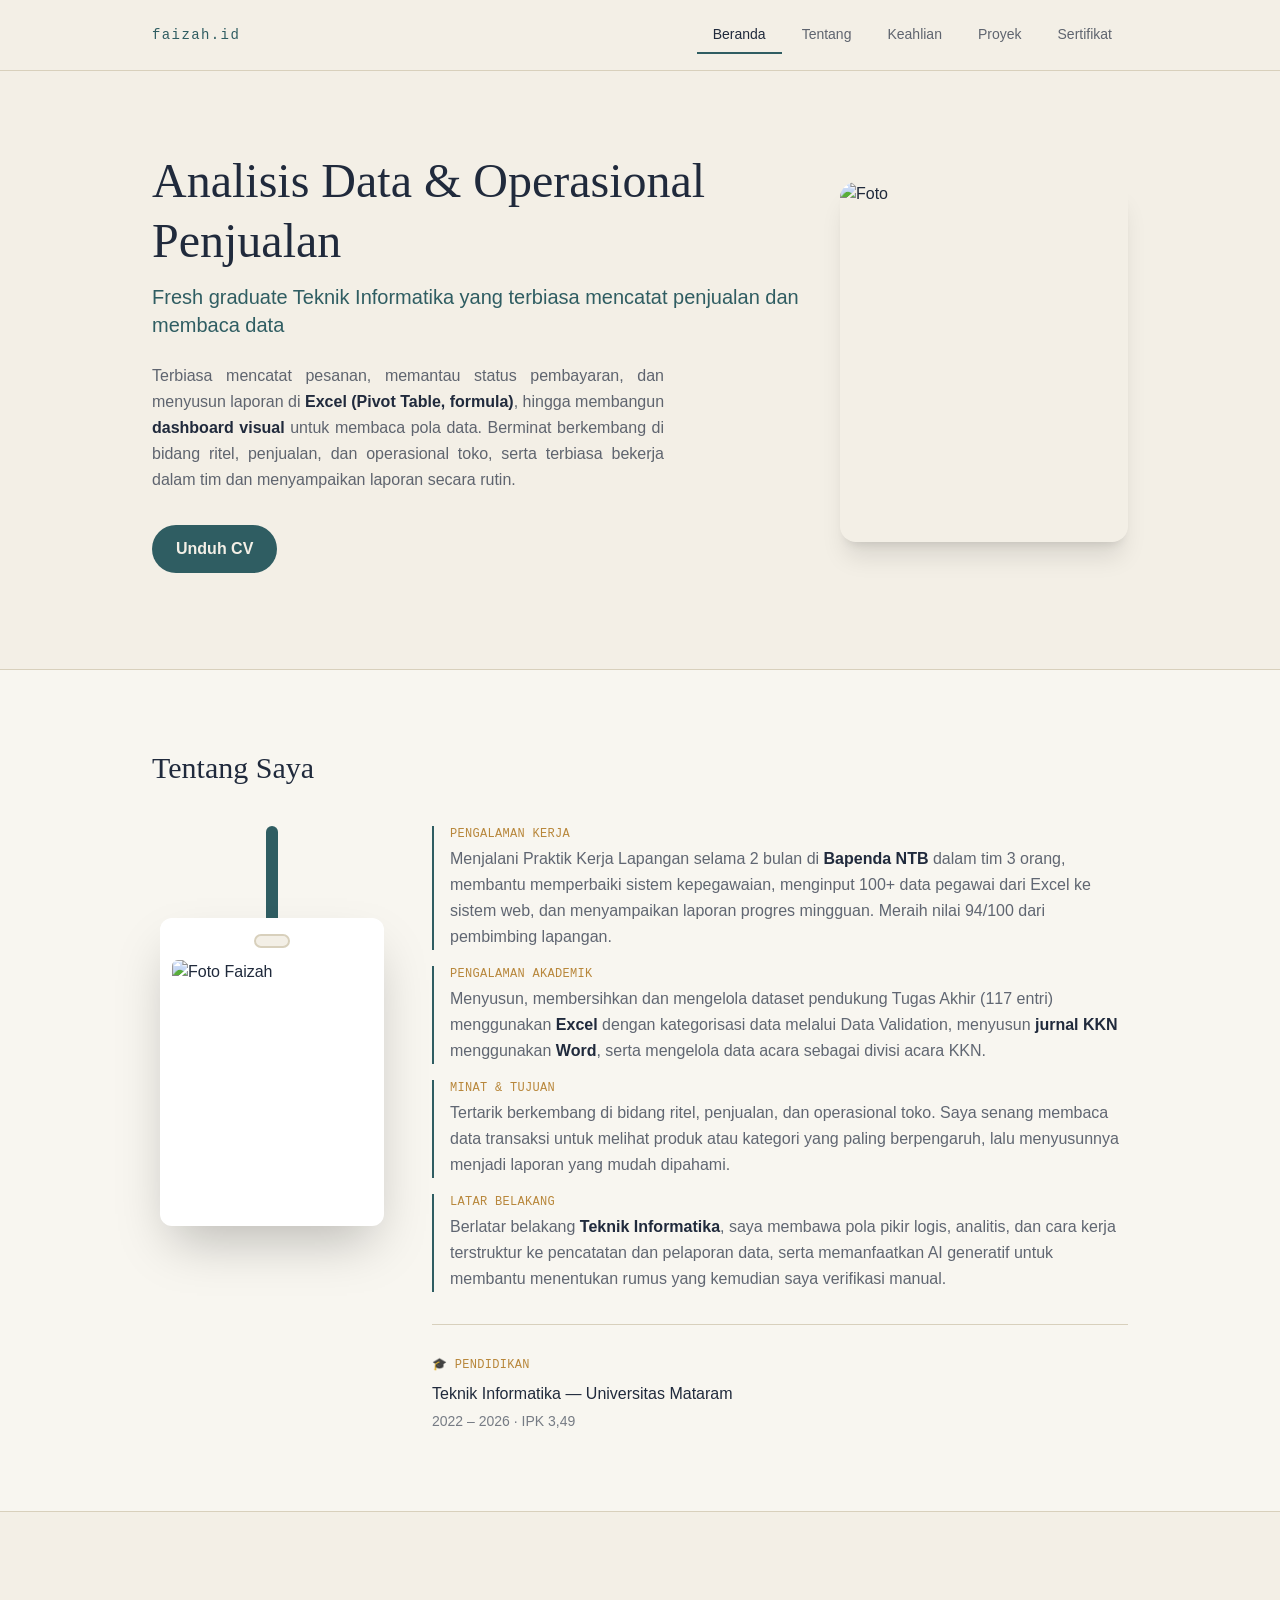
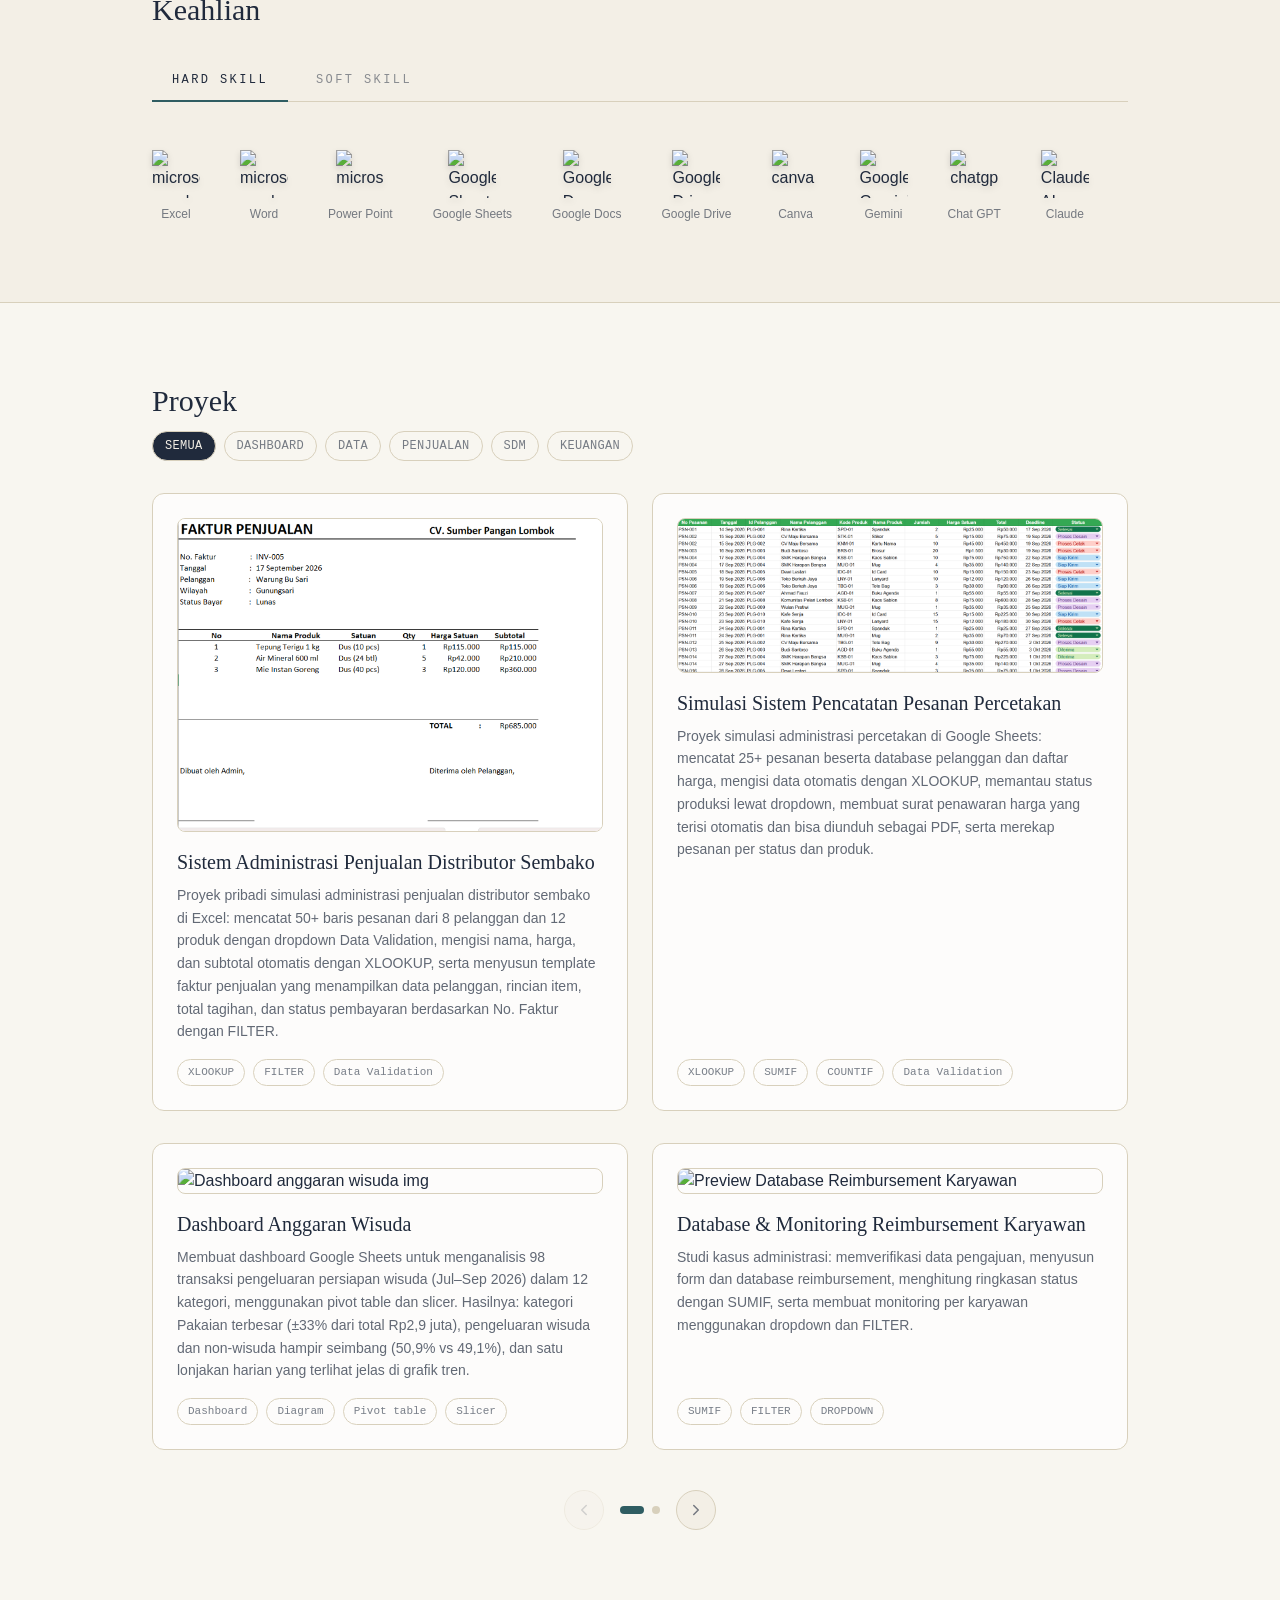
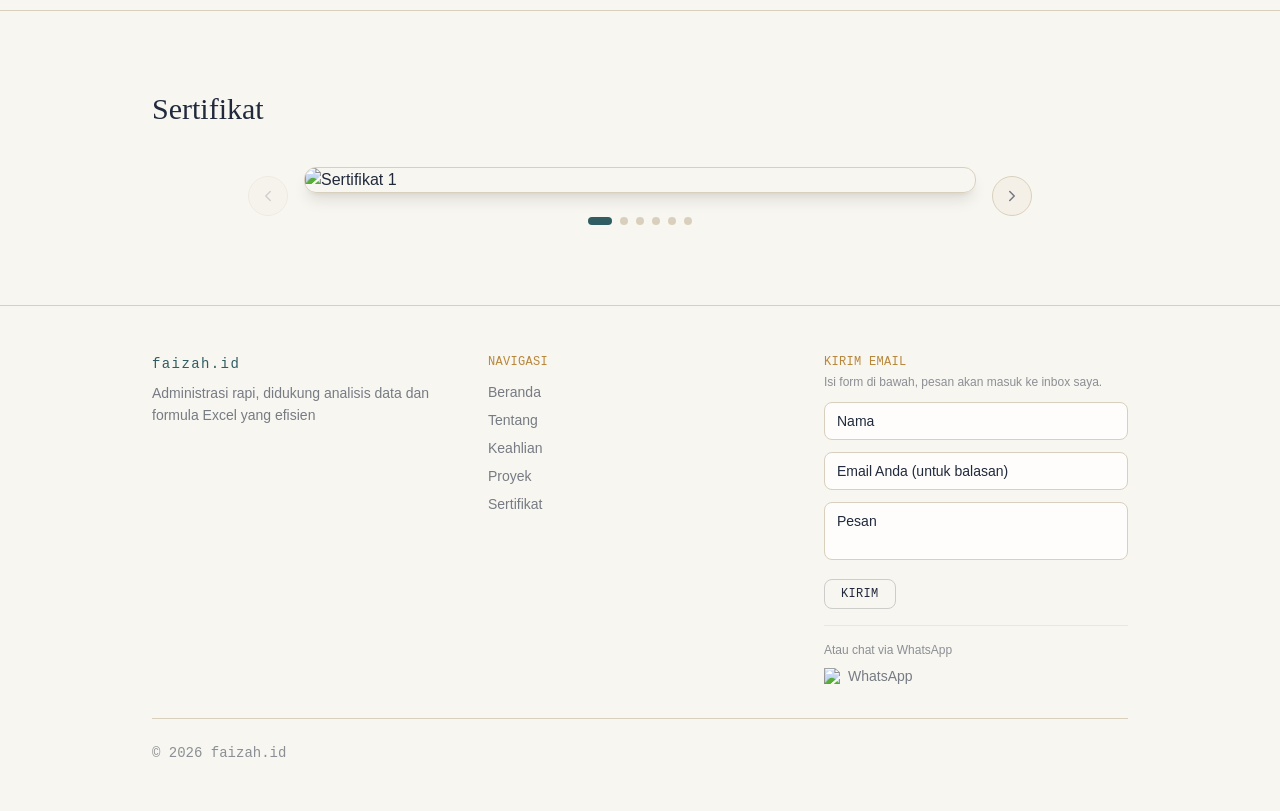
==== retail.html @ ebf63310 "create retail porto" ====
<!doctype html>
<html lang="id">
  <head>
    <meta charset="UTF-8" />
    <meta name="viewport" content="width=device-width, initial-scale=1.0" />
    <title>Faizah Portofolio</title>
    <link rel="stylesheet" href="./output.css" />
  </head>
  <body class="font-body antialiased">
    <!-- NAVBAR -->
    <header class="sticky top-0 z-50 bg-paper/90 backdrop-blur border-b border-line">
      <nav class="max-w-5xl mx-auto flex items-center justify-between px-6 py-4">
        <span class="font-mono text-sm tracking-widest text-folder">faizah.id</span>
        <div class="hidden sm:flex gap-1">
          <a href="#beranda" data-nav-link class="nav-link px-4 py-2 text-sm font-medium border-b-2 border-transparent text-ink/70 hover:text-ink transition">Beranda</a>
          <a href="#tentang" data-nav-link class="nav-link px-4 py-2 text-sm font-medium border-b-2 border-transparent text-ink/70 hover:text-ink transition">Tentang</a>
          <a href="#keahlian" data-nav-link class="nav-link px-4 py-2 text-sm font-medium border-b-2 border-transparent text-ink/70 hover:text-ink transition">Keahlian</a>
          <a href="#proyek" data-nav-link class="nav-link px-4 py-2 text-sm font-medium border-b-2 border-transparent text-ink/70 hover:text-ink transition">Proyek</a>
          <a href="#sertifikat" data-nav-link class="nav-link px-4 py-2 text-sm font-medium border-b-2 border-transparent text-ink/70 hover:text-ink transition">Sertifikat</a>
        </div>
      </nav>
    </header>

    <main>
      <!-- ========== BERANDA ========== -->
      <section id="beranda" class="max-w-5xl mx-auto px-6 pt-20 pb-24">
        <div class="grid sm:grid-cols-[1fr_auto] gap-10 items-center">
          <div>
            <h1 class="font-display text-4xl sm:text-5xl leading-tight text-ink mb-3">Analisis Data & Operasional Penjualan</h1>
            <p class="text-lg sm:text-xl text-folder font-medium mb-6">Fresh graduate Teknik Informatika yang terbiasa mencatat penjualan dan membaca data</p>
            <p class="text-ink/70 max-w-lg mb-8 leading-relaxed text-justify">
              Terbiasa mencatat pesanan, memantau status pembayaran, dan menyusun laporan di <strong class="text-ink font-semibold">Excel (Pivot Table, formula)</strong>, hingga membangun
              <strong class="text-ink font-semibold">dashboard visual</strong> untuk membaca pola data. Berminat berkembang di bidang ritel, penjualan, dan operasional toko, serta terbiasa bekerja dalam tim dan menyampaikan laporan secara
              rutin.
            </p>
            <a href="asset/CV_Faizah_Admin.pdf" download class="inline-flex items-center gap-2 bg-folder text-paper px-6 py-3 rounded-full font-semibold hover:bg-ink transition"> Unduh CV </a>
          </div>

          <!-- Foto -->
          <div class="justify-self-center sm:justify-self-end">
            <div class="w-56 sm:w-72 aspect-[4/5] rounded-2xl overflow-hidden shadow-xl">
              <img src="img/my formal pic.png" alt="Foto" class="w-full h-full object-cover object-top" />
            </div>
          </div>
        </div>
      </section>

      <!-- ========== TENTANG SAYA ========== -->
      <section id="tentang" class="border-t border-line bg-white/40">
        <div class="max-w-5xl mx-auto px-6 py-20">
          <h2 class="font-display text-3xl text-ink mb-10">Tentang Saya</h2>
          <div class="grid sm:grid-cols-[240px_1fr] gap-10">
            <!-- Foto -->
            <div class="sm:sticky sm:top-24 self-start flex justify-center">
              <div class="flex flex-col items-center">
                <!-- Tali lanyard: lebih tipis & panjang -->
                <div class="w-3 h-24 bg-folder rounded-t-full"></div>
                <div class="w-56 bg-white rounded-xl shadow-2xl overflow-hidden pb-4 -mt-1">
                  <!-- Body Card/Badan Kartu -->

                  <div class="flex justify-center pt-4 pb-3">
                    <!-- Lubang buat tali lanyard nya -->
                    <div class="w-9 h-3.5 rounded-full border-2 border-line bg-paper"></div>
                  </div>
                  <div class="px-3">
                    <!-- Foto -->
                    <div class="aspect-[4/5] rounded-md overflow-hidden">
                      <img src="img/my formal pic.png" alt="Foto Faizah" class="w-full h-full object-cover object-top" />
                    </div>
                  </div>
                </div>
              </div>
            </div>

            <!-- Teks -->
            <div>
              <div class="space-y-4">
                <div class="border-l-2 border-folder pl-4">
                  <p class="font-mono text-xs text-stamp uppercase tracking-wide mb-1">Pengalaman Kerja</p>
                  <p class="text-ink/70 leading-relaxed">
                    Menjalani Praktik Kerja Lapangan selama 2 bulan di <span class="font-semibold text-ink">Bapenda NTB</span> dalam tim 3 orang, membantu memperbaiki sistem kepegawaian, menginput 100+ data pegawai dari Excel ke sistem web,
                    dan menyampaikan laporan progres mingguan. Meraih nilai 94/100 dari pembimbing lapangan.
                  </p>
                </div>

                <div class="border-l-2 border-folder pl-4">
                  <p class="font-mono text-xs text-stamp uppercase tracking-wide mb-1">Pengalaman Akademik</p>
                  <p class="text-ink/70 leading-relaxed">
                    Menyusun, membersihkan dan mengelola dataset pendukung Tugas Akhir (117 entri) menggunakan
                    <span class="font-semibold text-ink">Excel</span> dengan kategorisasi data melalui Data Validation, menyusun <span class="font-semibold text-ink">jurnal KKN</span> menggunakan
                    <span class="font-semibold text-ink">Word</span>, serta mengelola data acara sebagai divisi acara KKN.
                  </p>
                </div>

                <div class="border-l-2 border-folder pl-4">
                  <p class="font-mono text-xs text-stamp uppercase tracking-wide mb-1">Minat & Tujuan</p>
                  <p class="text-ink/70 leading-relaxed">
                    Tertarik berkembang di bidang ritel, penjualan, dan operasional toko. Saya senang membaca data transaksi untuk melihat produk atau kategori yang paling berpengaruh, lalu menyusunnya menjadi laporan yang mudah dipahami.
                  </p>
                </div>

                <div class="border-l-2 border-folder pl-4">
                  <p class="font-mono text-xs text-stamp uppercase tracking-wide mb-1">Latar Belakang</p>
                  <p class="text-ink/70 leading-relaxed">
                    Berlatar belakang <span class="font-semibold text-ink">Teknik Informatika</span>, saya membawa pola pikir logis, analitis, dan cara kerja terstruktur ke pencatatan dan pelaporan data, serta memanfaatkan AI generatif
                    untuk membantu menentukan rumus yang kemudian saya verifikasi manual.
                  </p>
                </div>
              </div>

              <!-- Pendidikan -->
              <div class="pt-8 mt-8 border-t border-line">
                <h3 class="font-mono text-xs text-stamp uppercase tracking-wide mb-2">🎓 Pendidikan</h3>
                <p class="text-ink font-medium leading-relaxed">Teknik Informatika &mdash; Universitas Mataram</p>
                <p class="text-ink/60 text-sm mt-1">2022 &ndash; 2026 &middot; IPK 3,49</p>
              </div>
            </div>
          </div>
        </div>
      </section>

      <!-- ========== KEAHLIAN ========== -->
      <section id="keahlian" class="border-t border-line">
        <div class="max-w-5xl mx-auto px-6 py-20">
          <h2 class="font-display text-3xl text-ink mb-8">Keahlian</h2>

          <!-- Tab switcher -->
          <div class="flex gap-2 mb-12 border-b border-line">
            <button type="button" data-tab="hard" class="tab-btn px-5 py-3 font-mono text-xs tracking-[0.2em] uppercase text-ink border-b-2 border-folder -mb-px">Hard Skill</button>
            <button type="button" data-tab="soft" class="tab-btn px-5 py-3 font-mono text-xs tracking-[0.2em] uppercase text-ink/50 border-b-2 border-transparent -mb-px hover:text-ink/80 transition">Soft Skill</button>
          </div>

          <!-- HARD SKILL -->
          <div id="panel-hard" class="tab-panel">
            <div class="flex flex-wrap gap-x-10 gap-y-8 justify-start">
              <div class="group flex flex-col items-center gap-2 transition-transform duration-300 hover:-translate-y-2">
                <div class="w-12 h-12 flex items-center justify-center">
                  <img src="https://img.icons8.com/color/48/microsoft-excel-2025.png" alt="microsoft-excel-2025" class="w-12 h-12 drop-shadow-md" />
                </div>
                <span class="text-xs text-ink/60 group-hover:text-ink transition">Excel</span>
              </div>

              <div class="group flex flex-col items-center gap-2 transition-transform duration-300 hover:-translate-y-2">
                <div class="w-12 h-12 flex items-center justify-center">
                  <img src="https://img.icons8.com/fluency/48/microsoft-word-2025.png" alt="microsoft-word-2025" class="w-12 h-12 drop-shadow-md" />
                </div>
                <span class="text-xs text-ink/60 group-hover:text-ink transition">Word</span>
              </div>

              <div class="group flex flex-col items-center gap-2 transition-transform duration-300 hover:-translate-y-2">
                <img src="https://img.icons8.com/color/48/microsoft-powerpoint-2019--v1.png" alt="microsoft-powerpoint-2019--v1" class="w-12 h-12 drop-shadow-md" />
                <span class="text-xs text-ink/60 group-hover:text-ink transition">Power Point</span>
              </div>

              <div class="group flex flex-col items-center gap-2 transition-transform duration-300 hover:-translate-y-2">
                <img src="https://cdn.simpleicons.org/googlesheets" alt="Google Sheets" class="w-12 h-12 drop-shadow-md" />
                <span class="text-xs text-ink/60 group-hover:text-ink transition">Google Sheets</span>
              </div>

              <div class="group flex flex-col items-center gap-2 transition-transform duration-300 hover:-translate-y-2">
                <img src="https://cdn.simpleicons.org/googledocs" alt="Google Docs" class="w-12 h-12 drop-shadow-md" />
                <span class="text-xs text-ink/60 group-hover:text-ink transition">Google Docs</span>
              </div>

              <div class="group flex flex-col items-center gap-2 transition-transform duration-300 hover:-translate-y-2">
                <img src="https://img.icons8.com/color/48/google-drive--v1.png" alt="Google Drive" class="w-12 h-12 drop-shadow-md" />
                <span class="text-xs text-ink/60 group-hover:text-ink transition">Google Drive</span>
              </div>

              <div class="group flex flex-col items-center gap-2 transition-transform duration-300 hover:-translate-y-2">
                <img src="https://img.icons8.com/fluency/48/canva.png" alt="canva" class="w-12 h-12 drop-shadow-md" />
                <span class="text-xs text-ink/60 group-hover:text-ink transition">Canva</span>
              </div>

              <div class="group flex flex-col items-center gap-2 transition-transform duration-300 hover:-translate-y-2">
                <img src="https://cdn.simpleicons.org/googlegemini" alt="Google Gemini" class="w-12 h-12 drop-shadow-md" />
                <span class="text-xs text-ink/60 group-hover:text-ink transition">Gemini</span>
              </div>

              <div class="group flex flex-col items-center gap-2 transition-transform duration-300 hover:-translate-y-2">
                <div class="w-12 h-12 flex items-center justify-center">
                  <img src="https://img.icons8.com/ios/50/chatgpt.png" alt="chatgpt" class="w-12 h-12 drop-shadow-md" />
                </div>
                <span class="text-xs text-ink/60 group-hover:text-ink transition">Chat GPT</span>
              </div>

              <div class="group flex flex-col items-center gap-2 transition-transform duration-300 hover:-translate-y-2">
                <img src="https://cdn.simpleicons.org/claude" alt="Claude AI" class="w-12 h-12 drop-shadow-md" />
                <span class="text-xs text-ink/60 group-hover:text-ink transition">Claude</span>
              </div>

              <!-- <div class="group flex flex-col items-center gap-2 transition-transform duration-300 hover:-translate-y-2">
              <img src="https://img.icons8.com/color/48/trello.png" alt="trello" class="w-12 h-12 drop-shadow-md" />
              <span class="text-xs text-ink/60 group-hover:text-ink transition">Trello</span>
            </div> -->
            </div>
          </div>

          <!-- SOFT SKILL -->
          <div id="panel-soft" class="tab-panel hidden">
            <div class="grid sm:grid-cols-3 gap-y-8 gap-x-6">
              <div class="border-l-2 border-ink/20 pl-4">
                <p class="font-mono text-xs text-stamp mb-1">01</p>
                <h3 class="font-medium text-ink">Kerja Sama Tim</h3>
              </div>

              <div class="border-l-2 border-ink/20 pl-4">
                <p class="font-mono text-xs text-stamp mb-1">02</p>
                <h3 class="font-medium text-ink">Public Speaking</h3>
              </div>

              <div class="border-l-2 border-ink/20 pl-4">
                <p class="font-mono text-xs text-stamp mb-1">03</p>
                <h3 class="font-medium text-ink">Analisis & Problem Solving</h3>
              </div>

              <div class="border-l-2 border-ink/20 pl-4">
                <p class="font-mono text-xs text-stamp mb-1">04</p>
                <h3 class="font-medium text-ink">Bekerja Dibawah Tekanan</h3>
              </div>

              <div class="border-l-2 border-ink/20 pl-4">
                <p class="font-mono text-xs text-stamp mb-1">05</p>
                <h3 class="font-medium text-ink">AKomunikasi</h3>
              </div>

              <div class="border-l-2 border-ink/20 pl-4">
                <p class="font-mono text-xs text-stamp mb-1">06</p>
                <h3 class="font-medium text-ink">Berpikir Logis & Sistematis</h3>
              </div>
            </div>
          </div>
        </div>
      </section>

      <!-- ========== PROJECT ========== -->
      <section id="proyek" class="border-t border-line bg-white/40">
        <div class="max-w-5xl mx-auto px-6 py-20">
          <h2 class="font-display text-3xl text-ink mb-3">Proyek</h2>

          <!-- Filter -->
          <div id="proyek-filter" class="flex flex-wrap gap-2 mb-8">
            <button type="button" data-filter="semua" aria-pressed="true" class="filter-btn font-mono text-xs uppercase tracking-wide border border-line rounded-full px-3 py-1.5 transition">Semua</button>
            <button type="button" data-filter="dashboard" aria-pressed="false" class="filter-btn font-mono text-xs uppercase tracking-wide border border-line rounded-full px-3 py-1.5 transition">Dashboard</button>
            <button type="button" data-filter="data" aria-pressed="false" class="filter-btn font-mono text-xs uppercase tracking-wide border border-line rounded-full px-3 py-1.5 transition">Data</button>
            <button type="button" data-filter="penjualan" aria-pressed="false" class="filter-btn font-mono text-xs uppercase tracking-wide border border-line rounded-full px-3 py-1.5 transition">Penjualan</button>
            <button type="button" data-filter="sdm" aria-pressed="false" class="filter-btn font-mono text-xs uppercase tracking-wide border border-line rounded-full px-3 py-1.5 transition">SDM</button>
            <button type="button" data-filter="keuangan" aria-pressed="false" class="filter-btn font-mono text-xs uppercase tracking-wide border border-line rounded-full px-3 py-1.5 transition">Keuangan</button>
          </div>

          <div id="proyek-track" class="grid grid-cols-1 sm:grid-cols-2 gap-y-8 gap-x-6 items-stretch">
            <!-- Proyek 01 -->
            <div data-kategori="penjualan" class="relative bg-white/70 border border-line rounded-xl p-4 sm:p-6 hover:shadow-lg transition group h-full flex flex-col">
              <div class="relative rounded-lg overflow-hidden border border-line mb-4">
                <img src="img/penjualan.png" alt="Preview Sistem Administrasi Penjualan Distributor Sembako" class="w-full h-auto object-cover" />
                <div class="absolute inset-0 bg-ink/0 group-hover:bg-ink/70 transition duration-300 flex items-center justify-center gap-3 opacity-0 group-hover:opacity-100">
                  <a
                    href="https://docs.google.com/spreadsheets/d/1CwvN22mSrf-4wybUTgIpGG31NEArLyia/edit?usp=sharing&ouid=101377189574566930916&rtpof=true&sd=true"
                    target="_blank"
                    rel="noopener"
                    class="font-mono text-xs uppercase tracking-wide bg-paper text-ink px-3 py-2 rounded-full hover:bg-stamp hover:text-paper transition"
                  >
                    Lihat Detail
                  </a>
                </div>
              </div>
              <h3 class="font-display text-lg sm:text-xl text-ink mb-2">Sistem Administrasi Penjualan Distributor Sembako</h3>
              <p class="text-ink/70 text-sm leading-relaxed mb-4">
                Proyek pribadi simulasi administrasi penjualan distributor sembako di Excel: mencatat 50+ baris pesanan dari 8 pelanggan dan 12 produk dengan dropdown Data Validation, mengisi nama, harga, dan subtotal otomatis dengan
                XLOOKUP, serta menyusun template faktur penjualan yang menampilkan data pelanggan, rincian item, total tagihan, dan status pembayaran berdasarkan No. Faktur dengan FILTER.
              </p>
              <div class="flex flex-wrap gap-2 mt-auto">
                <span class="font-mono text-[11px] text-ink/60 border border-line rounded-full px-2.5 py-1">XLOOKUP</span>
                <span class="font-mono text-[11px] text-ink/60 border border-line rounded-full px-2.5 py-1">FILTER</span>
                <span class="font-mono text-[11px] text-ink/60 border border-line rounded-full px-2.5 py-1">Data Validation</span>
              </div>
            </div>

            <!-- Proyek 02 -->
            <div data-kategori="penjualan" class="relative bg-white/70 border border-line rounded-xl p-4 sm:p-6 hover:shadow-lg transition group h-full flex flex-col">
              <div class="relative rounded-lg overflow-hidden border border-line mb-4">
                <img src="img/simulasi pesanan percetakan.png" alt="Preview Simulasi Sistem Pencatatan Pesanan Percetakan" class="w-full h-auto object-cover" />
                <div class="absolute inset-0 bg-ink/0 group-hover:bg-ink/70 transition duration-300 flex items-center justify-center gap-3 opacity-0 group-hover:opacity-100">
                  <a
                    href="https://docs.google.com/spreadsheets/d/16iHYoch1eUsGiHk2wLIFaDFWbuaeApaXHipecDKPG5M/edit?usp=sharing"
                    target="_blank"
                    rel="noopener"
                    class="font-mono text-xs uppercase tracking-wide bg-paper text-ink px-3 py-2 rounded-full hover:bg-stamp hover:text-paper transition"
                  >
                    Lihat Detail
                  </a>
                </div>
              </div>
              <h3 class="font-display text-lg sm:text-xl text-ink mb-2">Simulasi Sistem Pencatatan Pesanan Percetakan</h3>
              <p class="text-ink/70 text-sm leading-relaxed mb-4">
                Proyek simulasi administrasi percetakan di Google Sheets: mencatat 25+ pesanan beserta database pelanggan dan daftar harga, mengisi data otomatis dengan XLOOKUP, memantau status produksi lewat dropdown, membuat surat
                penawaran harga yang terisi otomatis dan bisa diunduh sebagai PDF, serta merekap pesanan per status dan produk.
              </p>
              <div class="flex flex-wrap gap-2 mt-auto">
                <span class="font-mono text-[11px] text-ink/60 border border-line rounded-full px-2.5 py-1">XLOOKUP</span>
                <span class="font-mono text-[11px] text-ink/60 border border-line rounded-full px-2.5 py-1">SUMIF</span>
                <span class="font-mono text-[11px] text-ink/60 border border-line rounded-full px-2.5 py-1">COUNTIF</span>
                <span class="font-mono text-[11px] text-ink/60 border border-line rounded-full px-2.5 py-1">Data Validation</span>
              </div>
            </div>

            <!-- Proyek 03 -->
            <div data-kategori="dashboard keuangan" class="relative bg-white/70 border border-line rounded-xl p-4 sm:p-6 hover:shadow-lg transition group h-full flex flex-col">
              <div class="relative rounded-lg overflow-hidden border border-line mb-4">
                <img src="img/Dashboard anggaran wisuda.png" alt="Dashboard anggaran wisuda img" class="w-full h-auto object-cover" />
                <div class="absolute inset-0 bg-ink/0 group-hover:bg-ink/70 transition duration-300 flex items-center justify-center gap-3 opacity-0 group-hover:opacity-100">
                  <a
                    href="https://docs.google.com/spreadsheets/d/1Yrrp0Q8QytsOPbEtKIxzC9AzaXpOcTlv3xAIYnbxeqE/edit?usp=sharing"
                    target="_blank"
                    rel="noopener"
                    class="font-mono text-xs uppercase tracking-wide bg-paper text-ink px-3 py-2 rounded-full hover:bg-stamp hover:text-paper transition"
                  >
                    Lihat Detail
                  </a>
                </div>
              </div>
              <h3 class="font-display text-lg sm:text-xl text-ink mb-2">Dashboard Anggaran Wisuda</h3>
              <p class="text-ink/70 text-sm leading-relaxed mb-4">
                Membuat dashboard Google Sheets untuk menganalisis 98 transaksi pengeluaran persiapan wisuda (Jul–Sep 2026) dalam 12 kategori, menggunakan pivot table dan slicer. Hasilnya: kategori Pakaian terbesar (±33% dari total Rp2,9
                juta), pengeluaran wisuda dan non-wisuda hampir seimbang (50,9% vs 49,1%), dan satu lonjakan harian yang terlihat jelas di grafik tren.
              </p>
              <div class="flex flex-wrap gap-2 mt-auto">
                <span class="font-mono text-[11px] text-ink/60 border border-line rounded-full px-2.5 py-1">Dashboard</span>
                <span class="font-mono text-[11px] text-ink/60 border border-line rounded-full px-2.5 py-1">Diagram</span>
                <span class="font-mono text-[11px] text-ink/60 border border-line rounded-full px-2.5 py-1">Pivot table</span>
                <span class="font-mono text-[11px] text-ink/60 border border-line rounded-full px-2.5 py-1">Slicer</span>
              </div>
            </div>

            <!-- Proyek 04 -->
            <div data-kategori="keuangan" class="relative bg-white/70 border border-line rounded-xl p-4 sm:p-6 hover:shadow-lg transition group h-full flex flex-col">
              <div class="relative rounded-lg overflow-hidden border border-line mb-4">
                <img src="img/reimbursement-preview.png" alt="Preview Database Reimbursement Karyawan" class="w-full h-auto object-cover" />
                <div class="absolute inset-0 bg-ink/0 group-hover:bg-ink/70 transition duration-300 flex items-center justify-center gap-3 opacity-0 group-hover:opacity-100">
                  <a
                    href="https://drive.google.com/file/d/1FpbFPKpKb0tJSlyMZDYEvzj8rvY9SXMG/view?usp=sharing"
                    target="_blank"
                    rel="noopener"
                    class="font-mono text-xs uppercase tracking-wide bg-paper text-ink px-3 py-2 rounded-full hover:bg-stamp hover:text-paper transition"
                  >
                    Lihat Form
                  </a>
                  <a
                    href="https://docs.google.com/spreadsheets/d/1JGG66uH0DVC92kK6Ur9WG70ARpMz9wiu/edit?usp=sharing&ouid=101377189574566930916&rtpof=true&sd=true"
                    target="_blank"
                    rel="noopener"
                    class="font-mono text-xs uppercase tracking-wide bg-paper text-ink px-3 py-2 rounded-full hover:bg-stamp hover:text-paper transition"
                  >
                    Lihat Database
                  </a>
                </div>
              </div>
              <h3 class="font-display text-lg sm:text-xl text-ink mb-2">Database & Monitoring Reimbursement Karyawan</h3>
              <p class="text-ink/70 text-sm leading-relaxed mb-4">
                Studi kasus administrasi: memverifikasi data pengajuan, menyusun form dan database reimbursement, menghitung ringkasan status dengan SUMIF, serta membuat monitoring per karyawan menggunakan dropdown dan FILTER.
              </p>
              <div class="flex flex-wrap gap-2 mt-auto">
                <span class="font-mono text-[11px] text-ink/60 border border-line rounded-full px-2.5 py-1">SUMIF</span>
                <span class="font-mono text-[11px] text-ink/60 border border-line rounded-full px-2.5 py-1">FILTER</span>
                <span class="font-mono text-[11px] text-ink/60 border border-line rounded-full px-2.5 py-1">DROPDOWN</span>
              </div>
            </div>

            <!-- Proyek 05 -->
            <div data-kategori="sdm" class="relative bg-white/70 border border-line rounded-xl p-4 sm:p-6 hover:shadow-lg transition group h-full flex flex-col">
              <div class="relative rounded-lg overflow-hidden border border-line mb-4">
                <img src="img/cuti karyawan.png" alt="Rekap cuti karyawan img" class="w-full h-auto object-cover" />
                <div class="absolute inset-0 bg-ink/0 group-hover:bg-ink/70 transition duration-300 flex items-center justify-center gap-3 opacity-0 group-hover:opacity-100">
                  <a
                    href="https://docs.google.com/spreadsheets/d/1zW0wtCckemQgZEGk6Dw6CmnP6dt7Adti_k2T1EJnOD0/edit?usp=sharing"
                    target="_blank"
                    rel="noopener"
                    class="font-mono text-xs uppercase tracking-wide bg-paper text-ink px-3 py-2 rounded-full hover:bg-stamp hover:text-paper transition"
                  >
                    Lihat Detail
                  </a>
                </div>
              </div>
              <h3 class="font-display text-lg sm:text-xl text-ink mb-2">Rekap Cuti & Izin Karyawan</h3>
              <p class="text-ink/70 text-sm leading-relaxed mb-4">
                Sistem pencatatan dan pengelolaan cuti karyawan berbasis Google Form dan Google Sheets, dirancang untuk menggantikan proses pengajuan cuti manual (kertas/WhatsApp) yang rawan kesalahan pencatatan. Sistem ini mencakup alur
                pengajuan, verifikasi dokumen pendukung, serta perhitungan sisa cuti otomatis per karyawan menggunakan formula lintas sheet.
              </p>
              <div class="flex flex-wrap gap-2 mt-auto">
                <span class="font-mono text-[11px] text-ink/60 border border-line rounded-full px-2.5 py-1">Google Form</span>
                <span class="font-mono text-[11px] text-ink/60 border border-line rounded-full px-2.5 py-1">SUMIFS</span>
                <span class="font-mono text-[11px] text-ink/60 border border-line rounded-full px-2.5 py-1">NETWORKDAYS</span>
                <span class="font-mono text-[11px] text-ink/60 border border-line rounded-full px-2.5 py-1">Data Validation</span>
                <span class="font-mono text-[11px] text-ink/60 border border-line rounded-full px-2.5 py-1">Conditional Formatting</span>
              </div>
            </div>

            <!-- Proyek 06 -->
            <div data-kategori="data" class="relative bg-white/70 border border-line rounded-xl p-4 sm:p-6 hover:shadow-lg transition group h-full flex flex-col">
              <div class="relative rounded-lg overflow-hidden border border-line mb-4">
                <img src="img/dataset ta.png" alt="Preview Cleaning Dataset Tanaman" class="w-full h-auto object-cover" />
                <div class="absolute inset-0 bg-ink/0 group-hover:bg-ink/70 transition duration-300 flex items-center justify-center gap-3 opacity-0 group-hover:opacity-100">
                  <a
                    href="https://docs.google.com/spreadsheets/d/1yTscXUXiSCeAkAlV5gm05zhw-xfwl49J/edit?usp=sharing&ouid=101377189574566930916&rtpof=true&sd=true"
                    target="_blank"
                    rel="noopener"
                    class="font-mono text-xs uppercase tracking-wide bg-paper text-ink px-3 py-2 rounded-full hover:bg-stamp hover:text-paper transition"
                  >
                    Lihat Detail
                  </a>
                </div>
              </div>
              <h3 class="font-display text-lg sm:text-xl text-ink mb-2">Cleaning Dataset Tanaman Tugas Akhir</h3>
              <p class="text-ink/70 text-sm leading-relaxed mb-4">
                Membersihkan 100+ entri data tanaman untuk Tugas Akhir, menangani duplikat baik yang identik maupun semantik (nama lokal vs nama ilmiah yang merujuk tanaman sama), data kosong, dan format tidak konsisten. Nama ilmiah diriset
                dan diverifikasi manual, lalu dikategorikan menggunakan Data Validation.
              </p>
              <div class="flex flex-wrap gap-2 mt-auto">
                <span class="font-mono text-[11px] text-ink/60 border border-line rounded-full px-2.5 py-1">Cleaning data</span>
                <span class="font-mono text-[11px] text-ink/60 border border-line rounded-full px-2.5 py-1">Data validation</span>
              </div>
            </div>
          </div>

          <!-- Pagination Proyek (otomatis muncul kalau proyek > 4) -->
          <div id="proyek-pagination" class="hidden items-center justify-center gap-4 mt-10">
            <button
              type="button"
              id="proyek-prev"
              aria-label="Proyek sebelumnya"
              class="w-10 h-10 flex items-center justify-center rounded-full bg-paper/90 border border-line text-ink/60 hover:bg-ink hover:text-paper hover:border-ink disabled:opacity-30 disabled:pointer-events-none transition"
            >
              <svg width="18" height="18" viewBox="0 0 24 24" fill="none" stroke="currentColor" stroke-width="2" stroke-linecap="round" stroke-linejoin="round">
                <polyline points="15 18 9 12 15 6"></polyline>
              </svg>
            </button>

            <div id="proyek-dots" class="flex items-center gap-2"></div>

            <button
              type="button"
              id="proyek-next"
              aria-label="Proyek selanjutnya"
              class="w-10 h-10 flex items-center justify-center rounded-full bg-paper/90 border border-line text-ink/60 hover:bg-ink hover:text-paper hover:border-ink disabled:opacity-30 disabled:pointer-events-none transition"
            >
              <svg width="18" height="18" viewBox="0 0 24 24" fill="none" stroke="currentColor" stroke-width="2" stroke-linecap="round" stroke-linejoin="round">
                <polyline points="9 18 15 12 9 6"></polyline>
              </svg>
            </button>
          </div>
        </div>
      </section>

      <!-- ========== SERTIFIKAT ========== -->
      <section id="sertifikat" class="border-t border-line bg-white/40">
        <div class="max-w-5xl mx-auto px-6 py-20">
          <h2 class="font-display text-3xl text-ink mb-10">Sertifikat</h2>

          <div class="relative max-w-2xl mx-auto">
            <!-- Panah kiri / Previous -->
            <button
              type="button"
              id="cert-prev"
              aria-label="Sertifikat sebelumnya"
              class="absolute left-0 sm:-left-14 top-1/2 -translate-y-1/2 z-10 w-10 h-10 flex items-center justify-center rounded-full bg-paper/90 border border-line text-ink/60 hover:bg-ink hover:text-paper hover:border-ink disabled:opacity-30 disabled:pointer-events-none transition"
            >
              <svg width="18" height="18" viewBox="0 0 24 24" fill="none" stroke="currentColor" stroke-width="2" stroke-linecap="round" stroke-linejoin="round">
                <polyline points="15 18 9 12 15 6"></polyline>
              </svg>
            </button>

            <!-- Panah kanan / Next-->
            <button
              type="button"
              id="cert-next"
              aria-label="Sertifikat selanjutnya"
              class="absolute right-0 sm:-right-14 top-1/2 -translate-y-1/2 z-10 w-10 h-10 flex items-center justify-center rounded-full bg-paper/90 border border-line text-ink/60 hover:bg-ink hover:text-paper hover:border-ink disabled:opacity-30 disabled:pointer-events-none transition"
            >
              <svg width="18" height="18" viewBox="0 0 24 24" fill="none" stroke="currentColor" stroke-width="2" stroke-linecap="round" stroke-linejoin="round">
                <polyline points="9 18 15 12 9 6"></polyline>
              </svg>
            </button>

            <!-- Gambar sertifikat & Link -->
            <div class="cert-page relative rounded-xl overflow-hidden border border-line shadow-lg group" data-page="1">
              <img src="img/Pivot table - myskill.png" alt="Sertifikat 1" class="w-full h-auto object-cover" />
              <div class="absolute inset-0 bg-ink/0 group-hover:bg-ink/70 transition duration-300 flex items-center justify-center opacity-0 group-hover:opacity-100">
                <a
                  href="https://drive.google.com/file/d/1VvDACkk1XPNtqGVkRxUbU92-_Vt6lZ_T/view?usp=sharing"
                  target="_blank"
                  rel="noopener"
                  class="font-mono text-xs uppercase tracking-wide bg-paper text-ink px-4 py-2 rounded-full hover:bg-stamp hover:text-paper transition"
                >
                  Lihat Sertifikat
                </a>
              </div>
            </div>

            <div class="cert-page relative rounded-xl overflow-hidden border border-line shadow-lg group" data-page="2">
              <img src="img/XLTEST-CERT-PkP37dd.png" alt="Sertifikat 2" class="w-full h-auto object-cover" />
              <div class="absolute inset-0 bg-ink/0 group-hover:bg-ink/70 transition duration-300 flex items-center justify-center opacity-0 group-hover:opacity-100">
                <a
                  href="https://drive.google.com/file/d/1wK_2okErBWwRlt2_dEacXE1Bat-kSSjF/view?usp=sharing"
                  target="_blank"
                  rel="noopener"
                  class="font-mono text-xs uppercase tracking-wide bg-paper text-ink px-4 py-2 rounded-full hover:bg-stamp hover:text-paper transition"
                >
                  Lihat Sertifikat
                </a>
              </div>
            </div>

            <div class="cert-page relative rounded-xl overflow-hidden border border-line shadow-lg group" data-page="3">
              <img src="img/XLTEST-CERT-Qle9362.png" alt="Sertifikat 3" class="w-full h-auto object-cover" />
              <div class="absolute inset-0 bg-ink/0 group-hover:bg-ink/70 transition duration-300 flex items-center justify-center opacity-0 group-hover:opacity-100">
                <a
                  href="https://drive.google.com/file/d/1wTz950brPo3-kpm4aicUyzzk_G2dMX92/view?usp=sharing"
                  target="_blank"
                  rel="noopener"
                  class="font-mono text-xs uppercase tracking-wide bg-paper text-ink px-4 py-2 rounded-full hover:bg-stamp hover:text-paper transition"
                >
                  Lihat Sertifikat
                </a>
              </div>
            </div>

            <div class="cert-page hidden relative rounded-xl overflow-hidden border border-line shadow-lg group" data-page="4">
              <img src="img/Simple learn-Introduction to MS Excel.jpg" alt="Sertifikat 4" class="w-full h-auto object-cover" />
              <div class="absolute inset-0 bg-ink/0 group-hover:bg-ink/70 transition duration-300 flex items-center justify-center opacity-0 group-hover:opacity-100">
                <a
                  href="https://drive.google.com/file/d/15Qot26vr8VB9oXvzwuWy2qDZ7jJrytUg/view?usp=sharing"
                  target="_blank"
                  rel="noopener"
                  class="font-mono text-xs uppercase tracking-wide bg-paper text-ink px-4 py-2 rounded-full hover:bg-stamp hover:text-paper transition"
                >
                  Lihat Sertifikat
                </a>
              </div>
            </div>

            <div class="cert-page hidden relative rounded-xl overflow-hidden border border-line shadow-lg group" data-page="5">
              <img src="img/kepesertaan - yec.co.id.jpg" alt="Sertifikat 5" class="w-full h-auto object-cover" />
              <div class="absolute inset-0 bg-ink/0 group-hover:bg-ink/70 transition duration-300 flex items-center justify-center opacity-0 group-hover:opacity-100">
                <a
                  href="https://drive.google.com/file/d/1k-FQVNGBjnyiEohbMYBVnamCLWzsC9UZ/view?usp=sharing"
                  target="_blank"
                  rel="noopener"
                  class="font-mono text-xs uppercase tracking-wide bg-paper text-ink px-4 py-2 rounded-full hover:bg-stamp hover:text-paper transition"
                >
                  Lihat Sertifikat
                </a>
              </div>
            </div>

            <div class="cert-page hidden relative rounded-xl overflow-hidden border border-line shadow-lg group" data-page="6">
              <img src="img/Simple learn-Excel Automation using ChatGPT.jpg" alt="Sertifikat 6" class="w-full h-auto object-cover" />
              <div class="absolute inset-0 bg-ink/0 group-hover:bg-ink/70 transition duration-300 flex items-center justify-center opacity-0 group-hover:opacity-100">
                <a
                  href="https://drive.google.com/file/d/1YUZSyyD00BxmT_BsqkIpqy-JAt3euUTr/view?usp=sharing"
                  target="_blank"
                  rel="noopener"
                  class="font-mono text-xs uppercase tracking-wide bg-paper text-ink px-4 py-2 rounded-full hover:bg-stamp hover:text-paper transition"
                >
                  Lihat Sertifikat
                </a>
              </div>
            </div>

            <!-- Indikator titik -->
            <div id="cert-dots" class="flex items-center justify-center gap-2 mt-6"></div>
          </div>
        </div>
      </section>
    </main>

    <!-- ========== Footer ========== -->
    <footer class="border-t border-line bg-white/40">
      <div class="max-w-5xl mx-auto px-6 py-12">
        <div class="grid sm:grid-cols-3 gap-8 mb-8">
          <!-- Brand -->
          <div>
            <p class="font-mono text-sm tracking-widest text-folder mb-2">faizah.id</p>
            <p class="text-sm text-ink/60 leading-relaxed">Administrasi rapi, didukung analisis data dan formula Excel yang efisien</p>
          </div>

          <!-- Navigasi -->
          <div>
            <p class="font-mono text-xs text-stamp uppercase tracking-wide mb-3">Navigasi</p>
            <ul class="space-y-2 text-sm text-ink/60">
              <li><a href="#beranda" class="hover:text-ink transition">Beranda</a></li>
              <li><a href="#tentang" class="hover:text-ink transition">Tentang</a></li>
              <li><a href="#keahlian" class="hover:text-ink transition">Keahlian</a></li>
              <li><a href="#proyek" class="hover:text-ink transition">Proyek</a></li>
              <li><a href="#sertifikat" class="hover:text-ink transition">Sertifikat</a></li>
            </ul>
          </div>

          <!-- Kontak & Form -->
          <div>
            <p class="font-mono text-xs text-stamp uppercase tracking-wide mb-1">Kirim Email</p>
            <p class="text-xs text-ink/50 mb-3">Isi form di bawah, pesan akan masuk ke inbox saya.</p>

            <form action="https://formspree.io/f/xjybbaee" method="POST" class="space-y-3">
              <div>
                <input type="text" name="name" placeholder="Nama" required class="w-full border border-line bg-white/80 px-3 py-2 text-sm rounded-lg focus:outline-none focus:border-stamp/60 transition" />
              </div>
              <div>
                <input type="email" name="email" placeholder="Email Anda (untuk balasan)" required class="w-full border border-line bg-white/80 px-3 py-2 text-sm rounded-lg focus:outline-none focus:border-stamp/60 transition" />
              </div>
              <div>
                <textarea name="message" rows="2" placeholder="Pesan" required class="w-full border border-line bg-white/80 px-3 py-2 text-sm rounded-lg focus:outline-none focus:border-stamp/60 transition resize-none"></textarea>
              </div>
              <input type="text" name="_gotcha" class="hidden" tabindex="-1" autocomplete="off" />
              <button type="submit" class="font-mono text-xs uppercase tracking-wide border border-ink/20 px-4 py-1.5 rounded-lg hover:bg-ink hover:text-white transition">Kirim</button>
            </form>

            <!-- WhatsApp -->
            <div class="mt-4 pt-4 border-t border-line/40">
              <p class="text-xs text-ink/50 mb-2">Atau chat via WhatsApp</p>
              <ul class="space-y-2 text-sm text-ink/60">
                <li>
                  <a id="wa-link" class="hover:text-ink transition flex items-center gap-2 cursor-pointer">
                    <img src="https://cdn.simpleicons.org/whatsapp" alt="WhatsApp" class="w-4 h-4" />
                    <span>WhatsApp</span>
                  </a>
                </li>
              </ul>
            </div>
          </div>
        </div>

        <div class="pt-6 border-t border-line">
          <p class="text-sm text-ink/50 font-mono">&copy; 2026 faizah.id</p>
        </div>
      </div>
    </footer>

    <script>
      document.querySelectorAll(".tab-btn").forEach((btn) => {
        btn.addEventListener("click", () => {
          document.querySelectorAll(".tab-btn").forEach((b) => {
            b.classList.remove("text-ink", "border-folder");
            b.classList.add("text-ink/50", "border-transparent");
          });
          btn.classList.remove("text-ink/50", "border-transparent");
          btn.classList.add("text-ink", "border-folder");

          // Sembunyikan semua panel
          document.querySelectorAll(".tab-panel").forEach((p) => p.classList.add("hidden"));
          // Tampilkan panel yang sesuai
          document.getElementById("panel-" + btn.dataset.tab).classList.remove("hidden");
        });
      });

      (function () {
        var encoded = ["KzYyODc4MjIz", "MDgxNDY="];
        var full = atob(encoded[0] + encoded[1]);

        var link = document.getElementById("wa-link");
        link.addEventListener("click", function (e) {
          e.preventDefault();
          window.open("https://wa.me/" + full, "_blank");
        });
      })();

      (function () {
        const pages = document.querySelectorAll(".cert-page");
        const total = pages.length;
        let current = 1;

        const prevBtn = document.getElementById("cert-prev");
        const nextBtn = document.getElementById("cert-next");
        const dotsContainer = document.getElementById("cert-dots");

        // Bikin titik indikator sejumlah total sertifikat
        for (let i = 1; i <= total; i++) {
          const dot = document.createElement("button");
          dot.type = "button";
          dot.setAttribute("aria-label", "Ke sertifikat " + i);
          dot.className = "cert-dot w-2 h-2 rounded-full bg-line transition";
          dot.addEventListener("click", () => {
            current = i;
            render();
          });
          dotsContainer.appendChild(dot);
        }
        const dots = document.querySelectorAll(".cert-dot");

        function render() {
          pages.forEach((p) => p.classList.toggle("hidden", Number(p.dataset.page) !== current));
          dots.forEach((d, i) => {
            d.classList.toggle("bg-folder", i + 1 === current);
            d.classList.toggle("w-6", i + 1 === current);
            d.classList.toggle("bg-line", i + 1 !== current);
          });
          prevBtn.disabled = current === 1;
          nextBtn.disabled = current === total;
        }

        prevBtn.addEventListener("click", () => {
          if (current > 1) {
            current--;
            render();
          }
        });
        nextBtn.addEventListener("click", () => {
          if (current < total) {
            current++;
            render();
          }
        });

        render();
      })();

      (function () {
        const perPage = 4;
        const idleClasses = ["text-ink/60"];
        const activeClasses = ["bg-ink", "text-paper", "border-ink"];

        const track = document.getElementById("proyek-track");
        const cards = Array.from(track.querySelectorAll(":scope > [data-kategori]"));
        const filterBtns = document.querySelectorAll("#proyek-filter .filter-btn");

        const pagination = document.getElementById("proyek-pagination");
        const prevBtn = document.getElementById("proyek-prev");
        const nextBtn = document.getElementById("proyek-next");
        const dotsContainer = document.getElementById("proyek-dots");

        let filter = "semua";
        let current = 1;

        function getFiltered() {
          return cards.filter((card) => filter === "semua" || card.dataset.kategori.split(" ").includes(filter));
        }

        function renderFilterButtons() {
          filterBtns.forEach((b) => {
            const on = b.dataset.filter === filter;
            b.setAttribute("aria-pressed", on);
            b.classList.remove(...activeClasses, ...idleClasses);
            b.classList.add(...(on ? activeClasses : idleClasses));
          });
        }

        function render() {
          const filtered = getFiltered();
          const pageCount = Math.max(1, Math.ceil(filtered.length / perPage));
          if (current > pageCount) current = pageCount;

          const start = (current - 1) * perPage;
          const visible = new Set(filtered.slice(start, start + perPage));
          cards.forEach((card) => card.classList.toggle("hidden", !visible.has(card)));

          // Pagination hanya muncul kalau hasil filter lebih dari 1 halaman
          const showPagination = filtered.length > perPage;
          pagination.classList.toggle("hidden", !showPagination);
          pagination.classList.toggle("flex", showPagination);

          // Titik indikator dibuat ulang sesuai jumlah halaman
          dotsContainer.innerHTML = "";
          for (let i = 1; i <= pageCount; i++) {
            const dot = document.createElement("button");
            dot.type = "button";
            dot.setAttribute("aria-label", "Ke halaman proyek " + i);
            dot.className = "proyek-dot h-2 rounded-full transition " + (i === current ? "bg-folder w-6" : "bg-line w-2");
            dot.addEventListener("click", () => {
              current = i;
              render();
            });
            dotsContainer.appendChild(dot);
          }

          prevBtn.disabled = current === 1;
          nextBtn.disabled = current === pageCount;
        }

        filterBtns.forEach((btn) => {
          btn.addEventListener("click", () => {
            filter = btn.dataset.filter;
            current = 1; // balik ke halaman 1 setiap ganti filter
            renderFilterButtons();
            render();
          });
        });

        prevBtn.addEventListener("click", () => {
          if (current > 1) {
            current--;
            render();
          }
        });

        nextBtn.addEventListener("click", () => {
          current++;
          render();
        });

        renderFilterButtons();
        render();
      })();

      (function () {
        const sections = document.querySelectorAll("main section[id]");
        const navLinks = document.querySelectorAll(".nav-link");

        function setActiveLink() {
          let currentSection = "";
          const scrollPos = window.scrollY + 120; // offset untuk sticky navbar

          sections.forEach((section) => {
            const top = section.offsetTop;
            const height = section.offsetHeight;
            if (scrollPos >= top && scrollPos < top + height) {
              currentSection = section.getAttribute("id");
            }
          });

          navLinks.forEach((link) => {
            link.classList.remove("text-ink", "border-folder");
            link.classList.add("text-ink/70", "border-transparent");

            if (link.getAttribute("href") === "#" + currentSection) {
              link.classList.remove("text-ink/70", "border-transparent");
              link.classList.add("text-ink", "border-folder");
            }
          });
        }

        window.addEventListener("scroll", setActiveLink);
        window.addEventListener("load", setActiveLink);
      })();
    </script>
  </body>
</html>
---- output.css ----
/*! tailwindcss v4.3.3 | MIT License | https://tailwindcss.com */
@layer properties;
@layer theme, base, components, utilities;
@layer theme {
  :root, :host {
    --font-sans: -apple-system, BlinkMacSystemFont, "Segoe UI", Roboto, "Helvetica Neue",
      "Noto Sans", Arial, sans-serif, "Apple Color Emoji", "Segoe UI Emoji",
      "Segoe UI Symbol", "Noto Color Emoji";
    --font-mono: 'IBM Plex Mono', monospace;
    --color-white: #fff;
    --spacing: 0.25rem;
    --container-lg: 32rem;
    --container-2xl: 42rem;
    --container-5xl: 64rem;
    --text-xs: 0.75rem;
    --text-xs--line-height: calc(1 / 0.75);
    --text-sm: 0.875rem;
    --text-sm--line-height: calc(1.25 / 0.875);
    --text-lg: 1.125rem;
    --text-lg--line-height: calc(1.75 / 1.125);
    --text-xl: 1.25rem;
    --text-xl--line-height: calc(1.75 / 1.25);
    --text-3xl: 1.875rem;
    --text-3xl--line-height: calc(2.25 / 1.875);
    --text-4xl: 2.25rem;
    --text-4xl--line-height: calc(2.5 / 2.25);
    --text-5xl: 3rem;
    --text-5xl--line-height: 1;
    --font-weight-medium: 500;
    --font-weight-semibold: 600;
    --tracking-wide: 0.025em;
    --tracking-widest: 0.1em;
    --leading-tight: 1.25;
    --leading-relaxed: 1.625;
    --radius-md: 0.375rem;
    --radius-lg: 0.5rem;
    --radius-xl: 0.75rem;
    --radius-2xl: 1rem;
    --drop-shadow-md: 0 3px 3px rgb(0 0 0 / 0.12);
    --default-transition-duration: 150ms;
    --default-transition-timing-function: cubic-bezier(0.4, 0, 0.2, 1);
    --default-font-family: var(--font-sans);
    --default-mono-font-family: var(--font-mono);
    --color-paper: #F3EFE6;
    --color-ink: #202A3C;
    --color-folder: #2F5D62;
    --color-stamp: #B8873B;
    --color-line: #D8D0BC;
    --font-display: 'Source Serif 4', serif;
    --font-body: 'Inter', sans-serif;
  }
}
@layer base {
  *, ::after, ::before, ::backdrop, ::file-selector-button {
    box-sizing: border-box;
    margin: 0;
    padding: 0;
    border: 0 solid;
  }
  html, :host {
    line-height: 1.5;
    -webkit-text-size-adjust: 100%;
    tab-size: 4;
    font-family: var(--default-font-family, -apple-system, BlinkMacSystemFont, "Segoe UI", Roboto, "Helvetica Neue", "Noto Sans", Arial, sans-serif, "Apple Color Emoji", "Segoe UI Emoji", "Segoe UI Symbol", "Noto Color Emoji");
    font-feature-settings: var(--default-font-feature-settings, normal);
    font-variation-settings: var(--default-font-variation-settings, normal);
    -webkit-tap-highlight-color: transparent;
  }
  hr {
    height: 0;
    color: inherit;
    border-top-width: 1px;
  }
  abbr:where([title]) {
    -webkit-text-decoration: underline dotted;
    text-decoration: underline dotted;
  }
  h1, h2, h3, h4, h5, h6 {
    font-size: inherit;
    font-weight: inherit;
  }
  a {
    color: inherit;
    -webkit-text-decoration: inherit;
    text-decoration: inherit;
  }
  b, strong {
    font-weight: bolder;
  }
  code, kbd, samp, pre {
    font-family: var(--default-mono-font-family, ui-monospace, SFMono-Regular, Menlo, Monaco, Consolas, "Liberation Mono", "Courier New", monospace);
    font-feature-settings: var(--default-mono-font-feature-settings, normal);
    font-variation-settings: var(--default-mono-font-variation-settings, normal);
    font-size: 1em;
  }
  small {
    font-size: 80%;
  }
  sub, sup {
    font-size: 75%;
    line-height: 0;
    position: relative;
    vertical-align: baseline;
  }
  sub {
    bottom: -0.25em;
  }
  sup {
    top: -0.5em;
  }
  table {
    text-indent: 0;
    border-color: inherit;
    border-collapse: collapse;
  }
  :-moz-focusring:where(:not(iframe)) {
    outline: auto;
  }
  progress {
    vertical-align: baseline;
  }
  summary {
    display: list-item;
  }
  ol, ul, menu {
    list-style: none;
  }
  img, svg, video, canvas, audio, iframe, embed, object {
    display: block;
    vertical-align: middle;
  }
  img, video {
    max-width: 100%;
    height: auto;
  }
  button, input, select, optgroup, textarea, ::file-selector-button {
    font: inherit;
    font-feature-settings: inherit;
    font-variation-settings: inherit;
    letter-spacing: inherit;
    color: inherit;
    border-radius: 0;
    background-color: transparent;
    opacity: 1;
  }
  :where(select:is([multiple], [size])) optgroup {
    font-weight: bolder;
  }
  :where(select:is([multiple], [size])) optgroup option {
    padding-inline-start: 20px;
  }
  ::file-selector-button {
    margin-inline-end: 4px;
  }
  ::placeholder {
    opacity: 1;
  }
  @supports (not (-webkit-appearance: -apple-pay-button))  or (contain-intrinsic-size: 1px) {
    ::placeholder {
      color: currentcolor;
      @supports (color: color-mix(in lab, red, red)) {
        color: color-mix(in oklab, currentcolor 50%, transparent);
      }
    }
  }
  textarea {
    resize: vertical;
  }
  ::-webkit-search-decoration {
    -webkit-appearance: none;
  }
  ::-webkit-date-and-time-value {
    min-height: 1lh;
    text-align: inherit;
  }
  ::-webkit-datetime-edit {
    display: inline-flex;
  }
  ::-webkit-datetime-edit-fields-wrapper {
    padding: 0;
  }
  ::-webkit-datetime-edit, ::-webkit-datetime-edit-year-field, ::-webkit-datetime-edit-month-field, ::-webkit-datetime-edit-day-field, ::-webkit-datetime-edit-hour-field, ::-webkit-datetime-edit-minute-field, ::-webkit-datetime-edit-second-field, ::-webkit-datetime-edit-millisecond-field, ::-webkit-datetime-edit-meridiem-field {
    padding-block: 0;
  }
  ::-webkit-calendar-picker-indicator {
    line-height: 1;
  }
  :-moz-ui-invalid {
    box-shadow: none;
  }
  button, input:where([type="button"], [type="reset"], [type="submit"]), ::file-selector-button {
    appearance: button;
  }
  ::-webkit-inner-spin-button, ::-webkit-outer-spin-button {
    height: auto;
  }
  [hidden]:where(:not([hidden="until-found"])) {
    display: none !important;
  }
}
@layer utilities {
  .visible {
    visibility: visible;
  }
  .absolute {
    position: absolute;
  }
  .relative {
    position: relative;
  }
  .sticky {
    position: sticky;
  }
  .inset-0 {
    inset: 0px;
  }
  .top-0 {
    top: 0px;
  }
  .top-1\/2 {
    top: calc(1 / 2 * 100%);
  }
  .right-0 {
    right: 0px;
  }
  .left-0 {
    left: 0px;
  }
  .z-10 {
    z-index: 10;
  }
  .z-50 {
    z-index: 50;
  }
  .mx-auto {
    margin-inline: auto;
  }
  .-mt-1 {
    margin-top: calc(var(--spacing) * -1);
  }
  .mt-1 {
    margin-top: var(--spacing);
  }
  .mt-4 {
    margin-top: calc(var(--spacing) * 4);
  }
  .mt-6 {
    margin-top: calc(var(--spacing) * 6);
  }
  .mt-8 {
    margin-top: calc(var(--spacing) * 8);
  }
  .mt-10 {
    margin-top: calc(var(--spacing) * 10);
  }
  .mt-auto {
    margin-top: auto;
  }
  .-mb-px {
    margin-bottom: -1px;
  }
  .mb-1 {
    margin-bottom: var(--spacing);
  }
  .mb-2 {
    margin-bottom: calc(var(--spacing) * 2);
  }
  .mb-3 {
    margin-bottom: calc(var(--spacing) * 3);
  }
  .mb-4 {
    margin-bottom: calc(var(--spacing) * 4);
  }
  .mb-6 {
    margin-bottom: calc(var(--spacing) * 6);
  }
  .mb-8 {
    margin-bottom: calc(var(--spacing) * 8);
  }
  .mb-10 {
    margin-bottom: calc(var(--spacing) * 10);
  }
  .mb-12 {
    margin-bottom: calc(var(--spacing) * 12);
  }
  .flex {
    display: flex;
  }
  .grid {
    display: grid;
  }
  .hidden {
    display: none;
  }
  .inline-flex {
    display: inline-flex;
  }
  .table {
    display: table;
  }
  .aspect-\[4\/5\] {
    aspect-ratio: 4/5;
  }
  .h-2 {
    height: calc(var(--spacing) * 2);
  }
  .h-3\.5 {
    height: calc(var(--spacing) * 3.5);
  }
  .h-4 {
    height: calc(var(--spacing) * 4);
  }
  .h-10 {
    height: calc(var(--spacing) * 10);
  }
  .h-12 {
    height: calc(var(--spacing) * 12);
  }
  .h-24 {
    height: calc(var(--spacing) * 24);
  }
  .h-auto {
    height: auto;
  }
  .h-full {
    height: 100%;
  }
  .w-2 {
    width: calc(var(--spacing) * 2);
  }
  .w-3 {
    width: calc(var(--spacing) * 3);
  }
  .w-4 {
    width: calc(var(--spacing) * 4);
  }
  .w-6 {
    width: calc(var(--spacing) * 6);
  }
  .w-9 {
    width: calc(var(--spacing) * 9);
  }
  .w-10 {
    width: calc(var(--spacing) * 10);
  }
  .w-12 {
    width: calc(var(--spacing) * 12);
  }
  .w-56 {
    width: calc(var(--spacing) * 56);
  }
  .w-full {
    width: 100%;
  }
  .max-w-2xl {
    max-width: var(--container-2xl);
  }
  .max-w-5xl {
    max-width: var(--container-5xl);
  }
  .max-w-lg {
    max-width: var(--container-lg);
  }
  .-translate-y-1\/2 {
    --tw-translate-y: calc(calc(1 / 2 * 100%) * -1);
    translate: var(--tw-translate-x) var(--tw-translate-y);
  }
  .cursor-pointer {
    cursor: pointer;
  }
  .resize-none {
    resize: none;
  }
  .grid-cols-1 {
    grid-template-columns: repeat(1, minmax(0, 1fr));
  }
  .flex-col {
    flex-direction: column;
  }
  .flex-wrap {
    flex-wrap: wrap;
  }
  .items-center {
    align-items: center;
  }
  .items-stretch {
    align-items: stretch;
  }
  .justify-between {
    justify-content: space-between;
  }
  .justify-center {
    justify-content: center;
  }
  .justify-start {
    justify-content: flex-start;
  }
  .gap-1 {
    gap: var(--spacing);
  }
  .gap-2 {
    gap: calc(var(--spacing) * 2);
  }
  .gap-3 {
    gap: calc(var(--spacing) * 3);
  }
  .gap-4 {
    gap: calc(var(--spacing) * 4);
  }
  .gap-8 {
    gap: calc(var(--spacing) * 8);
  }
  .gap-10 {
    gap: calc(var(--spacing) * 10);
  }
  :where(.space-y-2 > :not(:last-child)) {
    --tw-space-y-reverse: 0;
    margin-block-start: calc(calc(var(--spacing) * 2) * var(--tw-space-y-reverse));
    margin-block-end: calc(calc(var(--spacing) * 2) * calc(1 - var(--tw-space-y-reverse)));
  }
  :where(.space-y-3 > :not(:last-child)) {
    --tw-space-y-reverse: 0;
    margin-block-start: calc(calc(var(--spacing) * 3) * var(--tw-space-y-reverse));
    margin-block-end: calc(calc(var(--spacing) * 3) * calc(1 - var(--tw-space-y-reverse)));
  }
  :where(.space-y-4 > :not(:last-child)) {
    --tw-space-y-reverse: 0;
    margin-block-start: calc(calc(var(--spacing) * 4) * var(--tw-space-y-reverse));
    margin-block-end: calc(calc(var(--spacing) * 4) * calc(1 - var(--tw-space-y-reverse)));
  }
  .gap-x-6 {
    column-gap: calc(var(--spacing) * 6);
  }
  .gap-x-10 {
    column-gap: calc(var(--spacing) * 10);
  }
  .gap-y-8 {
    row-gap: calc(var(--spacing) * 8);
  }
  .self-start {
    align-self: flex-start;
  }
  .justify-self-center {
    justify-self: center;
  }
  .overflow-hidden {
    overflow: hidden;
  }
  .rounded-2xl {
    border-radius: var(--radius-2xl);
  }
  .rounded-full {
    border-radius: calc(infinity * 1px);
  }
  .rounded-lg {
    border-radius: var(--radius-lg);
  }
  .rounded-md {
    border-radius: var(--radius-md);
  }
  .rounded-xl {
    border-radius: var(--radius-xl);
  }
  .rounded-t-full {
    border-top-left-radius: calc(infinity * 1px);
    border-top-right-radius: calc(infinity * 1px);
  }
  .border {
    border-style: var(--tw-border-style);
    border-width: 1px;
  }
  .border-2 {
    border-style: var(--tw-border-style);
    border-width: 2px;
  }
  .border-t {
    border-top-style: var(--tw-border-style);
    border-top-width: 1px;
  }
  .border-b {
    border-bottom-style: var(--tw-border-style);
    border-bottom-width: 1px;
  }
  .border-b-2 {
    border-bottom-style: var(--tw-border-style);
    border-bottom-width: 2px;
  }
  .border-l-2 {
    border-left-style: var(--tw-border-style);
    border-left-width: 2px;
  }
  .border-folder {
    border-color: var(--color-folder);
  }
  .border-ink {
    border-color: var(--color-ink);
  }
  .border-ink\/20 {
    border-color: color-mix(in srgb, #202A3C 20%, transparent);
    @supports (color: color-mix(in lab, red, red)) {
      border-color: color-mix(in oklab, var(--color-ink) 20%, transparent);
    }
  }
  .border-line {
    border-color: var(--color-line);
  }
  .border-line\/40 {
    border-color: color-mix(in srgb, #D8D0BC 40%, transparent);
    @supports (color: color-mix(in lab, red, red)) {
      border-color: color-mix(in oklab, var(--color-line) 40%, transparent);
    }
  }
  .border-transparent {
    border-color: transparent;
  }
  .bg-folder {
    background-color: var(--color-folder);
  }
  .bg-ink {
    background-color: var(--color-ink);
  }
  .bg-ink\/0 {
    background-color: color-mix(in srgb, #202A3C 0%, transparent);
    @supports (color: color-mix(in lab, red, red)) {
      background-color: color-mix(in oklab, var(--color-ink) 0%, transparent);
    }
  }
  .bg-line {
    background-color: var(--color-line);
  }
  .bg-paper {
    background-color: var(--color-paper);
  }
  .bg-paper\/90 {
    background-color: color-mix(in srgb, #F3EFE6 90%, transparent);
    @supports (color: color-mix(in lab, red, red)) {
      background-color: color-mix(in oklab, var(--color-paper) 90%, transparent);
    }
  }
  .bg-white {
    background-color: var(--color-white);
  }
  .bg-white\/40 {
    background-color: color-mix(in srgb, #fff 40%, transparent);
    @supports (color: color-mix(in lab, red, red)) {
      background-color: color-mix(in oklab, var(--color-white) 40%, transparent);
    }
  }
  .bg-white\/70 {
    background-color: color-mix(in srgb, #fff 70%, transparent);
    @supports (color: color-mix(in lab, red, red)) {
      background-color: color-mix(in oklab, var(--color-white) 70%, transparent);
    }
  }
  .bg-white\/80 {
    background-color: color-mix(in srgb, #fff 80%, transparent);
    @supports (color: color-mix(in lab, red, red)) {
      background-color: color-mix(in oklab, var(--color-white) 80%, transparent);
    }
  }
  .object-cover {
    object-fit: cover;
  }
  .object-top {
    object-position: top;
  }
  .p-4 {
    padding: calc(var(--spacing) * 4);
  }
  .px-2\.5 {
    padding-inline: calc(var(--spacing) * 2.5);
  }
  .px-3 {
    padding-inline: calc(var(--spacing) * 3);
  }
  .px-4 {
    padding-inline: calc(var(--spacing) * 4);
  }
  .px-5 {
    padding-inline: calc(var(--spacing) * 5);
  }
  .px-6 {
    padding-inline: calc(var(--spacing) * 6);
  }
  .py-1 {
    padding-block: var(--spacing);
  }
  .py-1\.5 {
    padding-block: calc(var(--spacing) * 1.5);
  }
  .py-2 {
    padding-block: calc(var(--spacing) * 2);
  }
  .py-3 {
    padding-block: calc(var(--spacing) * 3);
  }
  .py-4 {
    padding-block: calc(var(--spacing) * 4);
  }
  .py-12 {
    padding-block: calc(var(--spacing) * 12);
  }
  .py-20 {
    padding-block: calc(var(--spacing) * 20);
  }
  .pt-4 {
    padding-top: calc(var(--spacing) * 4);
  }
  .pt-6 {
    padding-top: calc(var(--spacing) * 6);
  }
  .pt-8 {
    padding-top: calc(var(--spacing) * 8);
  }
  .pt-20 {
    padding-top: calc(var(--spacing) * 20);
  }
  .pb-3 {
    padding-bottom: calc(var(--spacing) * 3);
  }
  .pb-4 {
    padding-bottom: calc(var(--spacing) * 4);
  }
  .pb-24 {
    padding-bottom: calc(var(--spacing) * 24);
  }
  .pl-4 {
    padding-left: calc(var(--spacing) * 4);
  }
  .text-justify {
    text-align: justify;
  }
  .font-body {
    font-family: var(--font-body);
  }
  .font-display {
    font-family: var(--font-display);
  }
  .font-mono {
    font-family: var(--font-mono);
  }
  .text-3xl {
    font-size: var(--text-3xl);
    line-height: var(--tw-leading, var(--text-3xl--line-height));
  }
  .text-4xl {
    font-size: var(--text-4xl);
    line-height: var(--tw-leading, var(--text-4xl--line-height));
  }
  .text-lg {
    font-size: var(--text-lg);
    line-height: var(--tw-leading, var(--text-lg--line-height));
  }
  .text-sm {
    font-size: var(--text-sm);
    line-height: var(--tw-leading, var(--text-sm--line-height));
  }
  .text-xs {
    font-size: var(--text-xs);
    line-height: var(--tw-leading, var(--text-xs--line-height));
  }
  .text-\[11px\] {
    font-size: 11px;
  }
  .leading-relaxed {
    --tw-leading: var(--leading-relaxed);
    line-height: var(--leading-relaxed);
  }
  .leading-tight {
    --tw-leading: var(--leading-tight);
    line-height: var(--leading-tight);
  }
  .font-medium {
    --tw-font-weight: var(--font-weight-medium);
    font-weight: var(--font-weight-medium);
  }
  .font-semibold {
    --tw-font-weight: var(--font-weight-semibold);
    font-weight: var(--font-weight-semibold);
  }
  .tracking-\[0\.2em\] {
    --tw-tracking: 0.2em;
    letter-spacing: 0.2em;
  }
  .tracking-wide {
    --tw-tracking: var(--tracking-wide);
    letter-spacing: var(--tracking-wide);
  }
  .tracking-widest {
    --tw-tracking: var(--tracking-widest);
    letter-spacing: var(--tracking-widest);
  }
  .text-folder {
    color: var(--color-folder);
  }
  .text-ink {
    color: var(--color-ink);
  }
  .text-ink\/50 {
    color: color-mix(in srgb, #202A3C 50%, transparent);
    @supports (color: color-mix(in lab, red, red)) {
      color: color-mix(in oklab, var(--color-ink) 50%, transparent);
    }
  }
  .text-ink\/60 {
    color: color-mix(in srgb, #202A3C 60%, transparent);
    @supports (color: color-mix(in lab, red, red)) {
      color: color-mix(in oklab, var(--color-ink) 60%, transparent);
    }
  }
  .text-ink\/70 {
    color: color-mix(in srgb, #202A3C 70%, transparent);
    @supports (color: color-mix(in lab, red, red)) {
      color: color-mix(in oklab, var(--color-ink) 70%, transparent);
    }
  }
  .text-paper {
    color: var(--color-paper);
  }
  .text-stamp {
    color: var(--color-stamp);
  }
  .uppercase {
    text-transform: uppercase;
  }
  .antialiased {
    -webkit-font-smoothing: antialiased;
    -moz-osx-font-smoothing: grayscale;
  }
  .opacity-0 {
    opacity: 0%;
  }
  .shadow-2xl {
    --tw-shadow: 0 25px 50px -12px var(--tw-shadow-color, rgb(0 0 0 / 0.25));
    box-shadow: var(--tw-inset-shadow), var(--tw-inset-ring-shadow), var(--tw-ring-offset-shadow), var(--tw-ring-shadow), var(--tw-shadow);
  }
  .shadow-lg {
    --tw-shadow: 0 10px 15px -3px var(--tw-shadow-color, rgb(0 0 0 / 0.1)), 0 4px 6px -4px var(--tw-shadow-color, rgb(0 0 0 / 0.1));
    box-shadow: var(--tw-inset-shadow), var(--tw-inset-ring-shadow), var(--tw-ring-offset-shadow), var(--tw-ring-shadow), var(--tw-shadow);
  }
  .shadow-xl {
    --tw-shadow: 0 20px 25px -5px var(--tw-shadow-color, rgb(0 0 0 / 0.1)), 0 8px 10px -6px var(--tw-shadow-color, rgb(0 0 0 / 0.1));
    box-shadow: var(--tw-inset-shadow), var(--tw-inset-ring-shadow), var(--tw-ring-offset-shadow), var(--tw-ring-shadow), var(--tw-shadow);
  }
  .drop-shadow-md {
    --tw-drop-shadow-size: drop-shadow(0 3px 3px var(--tw-drop-shadow-color, rgb(0 0 0 / 0.12)));
    --tw-drop-shadow: drop-shadow(var(--drop-shadow-md));
    filter: var(--tw-blur,) var(--tw-brightness,) var(--tw-contrast,) var(--tw-grayscale,) var(--tw-hue-rotate,) var(--tw-invert,) var(--tw-saturate,) var(--tw-sepia,) var(--tw-drop-shadow,);
  }
  .filter {
    filter: var(--tw-blur,) var(--tw-brightness,) var(--tw-contrast,) var(--tw-grayscale,) var(--tw-hue-rotate,) var(--tw-invert,) var(--tw-saturate,) var(--tw-sepia,) var(--tw-drop-shadow,);
  }
  .backdrop-blur {
    --tw-backdrop-blur: blur(8px);
    -webkit-backdrop-filter: var(--tw-backdrop-blur,) var(--tw-backdrop-brightness,) var(--tw-backdrop-contrast,) var(--tw-backdrop-grayscale,) var(--tw-backdrop-hue-rotate,) var(--tw-backdrop-invert,) var(--tw-backdrop-opacity,) var(--tw-backdrop-saturate,) var(--tw-backdrop-sepia,);
    backdrop-filter: var(--tw-backdrop-blur,) var(--tw-backdrop-brightness,) var(--tw-backdrop-contrast,) var(--tw-backdrop-grayscale,) var(--tw-backdrop-hue-rotate,) var(--tw-backdrop-invert,) var(--tw-backdrop-opacity,) var(--tw-backdrop-saturate,) var(--tw-backdrop-sepia,);
  }
  .transition {
    transition-property: color, background-color, border-color, outline-color, text-decoration-color, fill, stroke, --tw-gradient-from, --tw-gradient-via, --tw-gradient-to, opacity, box-shadow, transform, translate, scale, rotate, filter, -webkit-backdrop-filter, backdrop-filter, display, content-visibility, overlay, pointer-events;
    transition-timing-function: var(--tw-ease, var(--default-transition-timing-function));
    transition-duration: var(--tw-duration, var(--default-transition-duration));
  }
  .transition-transform {
    transition-property: transform, translate, scale, rotate;
    transition-timing-function: var(--tw-ease, var(--default-transition-timing-function));
    transition-duration: var(--tw-duration, var(--default-transition-duration));
  }
  .duration-300 {
    --tw-duration: 300ms;
    transition-duration: 300ms;
  }
  @media (hover: hover) {
    .group-hover\:bg-ink\/70:is(:where(.group):hover *) {
      background-color: color-mix(in srgb, #202A3C 70%, transparent);
    }
    @supports (color: color-mix(in lab, red, red)) {
      .group-hover\:bg-ink\/70:is(:where(.group):hover *) {
        background-color: color-mix(in oklab, var(--color-ink) 70%, transparent);
      }
    }
    .group-hover\:text-ink:is(:where(.group):hover *) {
      color: var(--color-ink);
    }
    .group-hover\:opacity-100:is(:where(.group):hover *) {
      opacity: 100%;
    }
    .hover\:-translate-y-2:hover {
      --tw-translate-y: calc(var(--spacing) * -2);
      translate: var(--tw-translate-x) var(--tw-translate-y);
    }
    .hover\:border-ink:hover {
      border-color: var(--color-ink);
    }
    .hover\:bg-ink:hover {
      background-color: var(--color-ink);
    }
    .hover\:bg-stamp:hover {
      background-color: var(--color-stamp);
    }
    .hover\:text-ink:hover {
      color: var(--color-ink);
    }
    .hover\:text-ink\/80:hover {
      color: color-mix(in srgb, #202A3C 80%, transparent);
    }
    @supports (color: color-mix(in lab, red, red)) {
      .hover\:text-ink\/80:hover {
        color: color-mix(in oklab, var(--color-ink) 80%, transparent);
      }
    }
    .hover\:text-paper:hover {
      color: var(--color-paper);
    }
    .hover\:text-white:hover {
      color: var(--color-white);
    }
    .hover\:shadow-lg:hover {
      --tw-shadow: 0 10px 15px -3px var(--tw-shadow-color, rgb(0 0 0 / 0.1)), 0 4px 6px -4px var(--tw-shadow-color, rgb(0 0 0 / 0.1));
      box-shadow: var(--tw-inset-shadow), var(--tw-inset-ring-shadow), var(--tw-ring-offset-shadow), var(--tw-ring-shadow), var(--tw-shadow);
    }
  }
  .focus\:border-stamp\/60:focus {
    border-color: color-mix(in srgb, #B8873B 60%, transparent);
    @supports (color: color-mix(in lab, red, red)) {
      border-color: color-mix(in oklab, var(--color-stamp) 60%, transparent);
    }
  }
  .focus\:outline-none:focus {
    --tw-outline-style: none;
    outline-style: none;
  }
  .disabled\:pointer-events-none:disabled {
    pointer-events: none;
  }
  .disabled\:opacity-30:disabled {
    opacity: 30%;
  }
  @media (width >= 40rem) {
    .sm\:sticky {
      position: sticky;
    }
    .sm\:top-24 {
      top: calc(var(--spacing) * 24);
    }
    .sm\:-right-14 {
      right: calc(var(--spacing) * -14);
    }
    .sm\:-left-14 {
      left: calc(var(--spacing) * -14);
    }
    .sm\:flex {
      display: flex;
    }
    .sm\:w-72 {
      width: calc(var(--spacing) * 72);
    }
    .sm\:grid-cols-2 {
      grid-template-columns: repeat(2, minmax(0, 1fr));
    }
    .sm\:grid-cols-3 {
      grid-template-columns: repeat(3, minmax(0, 1fr));
    }
    .sm\:grid-cols-\[1fr_auto\] {
      grid-template-columns: 1fr auto;
    }
    .sm\:grid-cols-\[240px_1fr\] {
      grid-template-columns: 240px 1fr;
    }
    .sm\:justify-self-end {
      justify-self: flex-end;
    }
    .sm\:p-6 {
      padding: calc(var(--spacing) * 6);
    }
    .sm\:text-5xl {
      font-size: var(--text-5xl);
      line-height: var(--tw-leading, var(--text-5xl--line-height));
    }
    .sm\:text-xl {
      font-size: var(--text-xl);
      line-height: var(--tw-leading, var(--text-xl--line-height));
    }
  }
}
@import url('https://fonts.googleapis.com/css2?family=Source+Serif+4:opsz,wght@8..60,400;8..60,600;8..60,700&family=Inter:wght@400;500;600&family=IBM+Plex+Mono:wght@400;500&display=swap');
body {
  background-color: var(--color-paper);
  color: var(--color-ink);
}
@property --tw-translate-x {
  syntax: "*";
  inherits: false;
  initial-value: 0;
}
@property --tw-translate-y {
  syntax: "*";
  inherits: false;
  initial-value: 0;
}
@property --tw-translate-z {
  syntax: "*";
  inherits: false;
  initial-value: 0;
}
@property --tw-space-y-reverse {
  syntax: "*";
  inherits: false;
  initial-value: 0;
}
@property --tw-border-style {
  syntax: "*";
  inherits: false;
  initial-value: solid;
}
@property --tw-leading {
  syntax: "*";
  inherits: false;
}
@property --tw-font-weight {
  syntax: "*";
  inherits: false;
}
@property --tw-tracking {
  syntax: "*";
  inherits: false;
}
@property --tw-shadow {
  syntax: "*";
  inherits: false;
  initial-value: 0 0 #0000;
}
@property --tw-shadow-color {
  syntax: "*";
  inherits: false;
}
@property --tw-shadow-alpha {
  syntax: "<percentage>";
  inherits: false;
  initial-value: 100%;
}
@property --tw-inset-shadow {
  syntax: "*";
  inherits: false;
  initial-value: 0 0 #0000;
}
@property --tw-inset-shadow-color {
  syntax: "*";
  inherits: false;
}
@property --tw-inset-shadow-alpha {
  syntax: "<percentage>";
  inherits: false;
  initial-value: 100%;
}
@property --tw-ring-color {
  syntax: "*";
  inherits: false;
}
@property --tw-ring-shadow {
  syntax: "*";
  inherits: false;
  initial-value: 0 0 #0000;
}
@property --tw-inset-ring-color {
  syntax: "*";
  inherits: false;
}
@property --tw-inset-ring-shadow {
  syntax: "*";
  inherits: false;
  initial-value: 0 0 #0000;
}
@property --tw-ring-inset {
  syntax: "*";
  inherits: false;
}
@property --tw-ring-offset-width {
  syntax: "<length>";
  inherits: false;
  initial-value: 0px;
}
@property --tw-ring-offset-color {
  syntax: "*";
  inherits: false;
  initial-value: #fff;
}
@property --tw-ring-offset-shadow {
  syntax: "*";
  inherits: false;
  initial-value: 0 0 #0000;
}
@property --tw-blur {
  syntax: "*";
  inherits: false;
}
@property --tw-brightness {
  syntax: "*";
  inherits: false;
}
@property --tw-contrast {
  syntax: "*";
  inherits: false;
}
@property --tw-grayscale {
  syntax: "*";
  inherits: false;
}
@property --tw-hue-rotate {
  syntax: "*";
  inherits: false;
}
@property --tw-invert {
  syntax: "*";
  inherits: false;
}
@property --tw-opacity {
  syntax: "*";
  inherits: false;
}
@property --tw-saturate {
  syntax: "*";
  inherits: false;
}
@property --tw-sepia {
  syntax: "*";
  inherits: false;
}
@property --tw-drop-shadow {
  syntax: "*";
  inherits: false;
}
@property --tw-drop-shadow-color {
  syntax: "*";
  inherits: false;
}
@property --tw-drop-shadow-alpha {
  syntax: "<percentage>";
  inherits: false;
  initial-value: 100%;
}
@property --tw-drop-shadow-size {
  syntax: "*";
  inherits: false;
}
@property --tw-backdrop-blur {
  syntax: "*";
  inherits: false;
}
@property --tw-backdrop-brightness {
  syntax: "*";
  inherits: false;
}
@property --tw-backdrop-contrast {
  syntax: "*";
  inherits: false;
}
@property --tw-backdrop-grayscale {
  syntax: "*";
  inherits: false;
}
@property --tw-backdrop-hue-rotate {
  syntax: "*";
  inherits: false;
}
@property --tw-backdrop-invert {
  syntax: "*";
  inherits: false;
}
@property --tw-backdrop-opacity {
  syntax: "*";
  inherits: false;
}
@property --tw-backdrop-saturate {
  syntax: "*";
  inherits: false;
}
@property --tw-backdrop-sepia {
  syntax: "*";
  inherits: false;
}
@property --tw-duration {
  syntax: "*";
  inherits: false;
}
@layer properties {
  @supports ((-webkit-hyphens: none) and (not (margin-trim: inline))) or ((-moz-orient: inline) and (not (color:rgb(from red r g b)))) {
    *, ::before, ::after, ::backdrop {
      --tw-translate-x: 0;
      --tw-translate-y: 0;
      --tw-translate-z: 0;
      --tw-space-y-reverse: 0;
      --tw-border-style: solid;
      --tw-leading: initial;
      --tw-font-weight: initial;
      --tw-tracking: initial;
      --tw-shadow: 0 0 #0000;
      --tw-shadow-color: initial;
      --tw-shadow-alpha: 100%;
      --tw-inset-shadow: 0 0 #0000;
      --tw-inset-shadow-color: initial;
      --tw-inset-shadow-alpha: 100%;
      --tw-ring-color: initial;
      --tw-ring-shadow: 0 0 #0000;
      --tw-inset-ring-color: initial;
      --tw-inset-ring-shadow: 0 0 #0000;
      --tw-ring-inset: initial;
      --tw-ring-offset-width: 0px;
      --tw-ring-offset-color: #fff;
      --tw-ring-offset-shadow: 0 0 #0000;
      --tw-blur: initial;
      --tw-brightness: initial;
      --tw-contrast: initial;
      --tw-grayscale: initial;
      --tw-hue-rotate: initial;
      --tw-invert: initial;
      --tw-opacity: initial;
      --tw-saturate: initial;
      --tw-sepia: initial;
      --tw-drop-shadow: initial;
      --tw-drop-shadow-color: initial;
      --tw-drop-shadow-alpha: 100%;
      --tw-drop-shadow-size: initial;
      --tw-backdrop-blur: initial;
      --tw-backdrop-brightness: initial;
      --tw-backdrop-contrast: initial;
      --tw-backdrop-grayscale: initial;
      --tw-backdrop-hue-rotate: initial;
      --tw-backdrop-invert: initial;
      --tw-backdrop-opacity: initial;
      --tw-backdrop-saturate: initial;
      --tw-backdrop-sepia: initial;
      --tw-duration: initial;
    }
  }
}
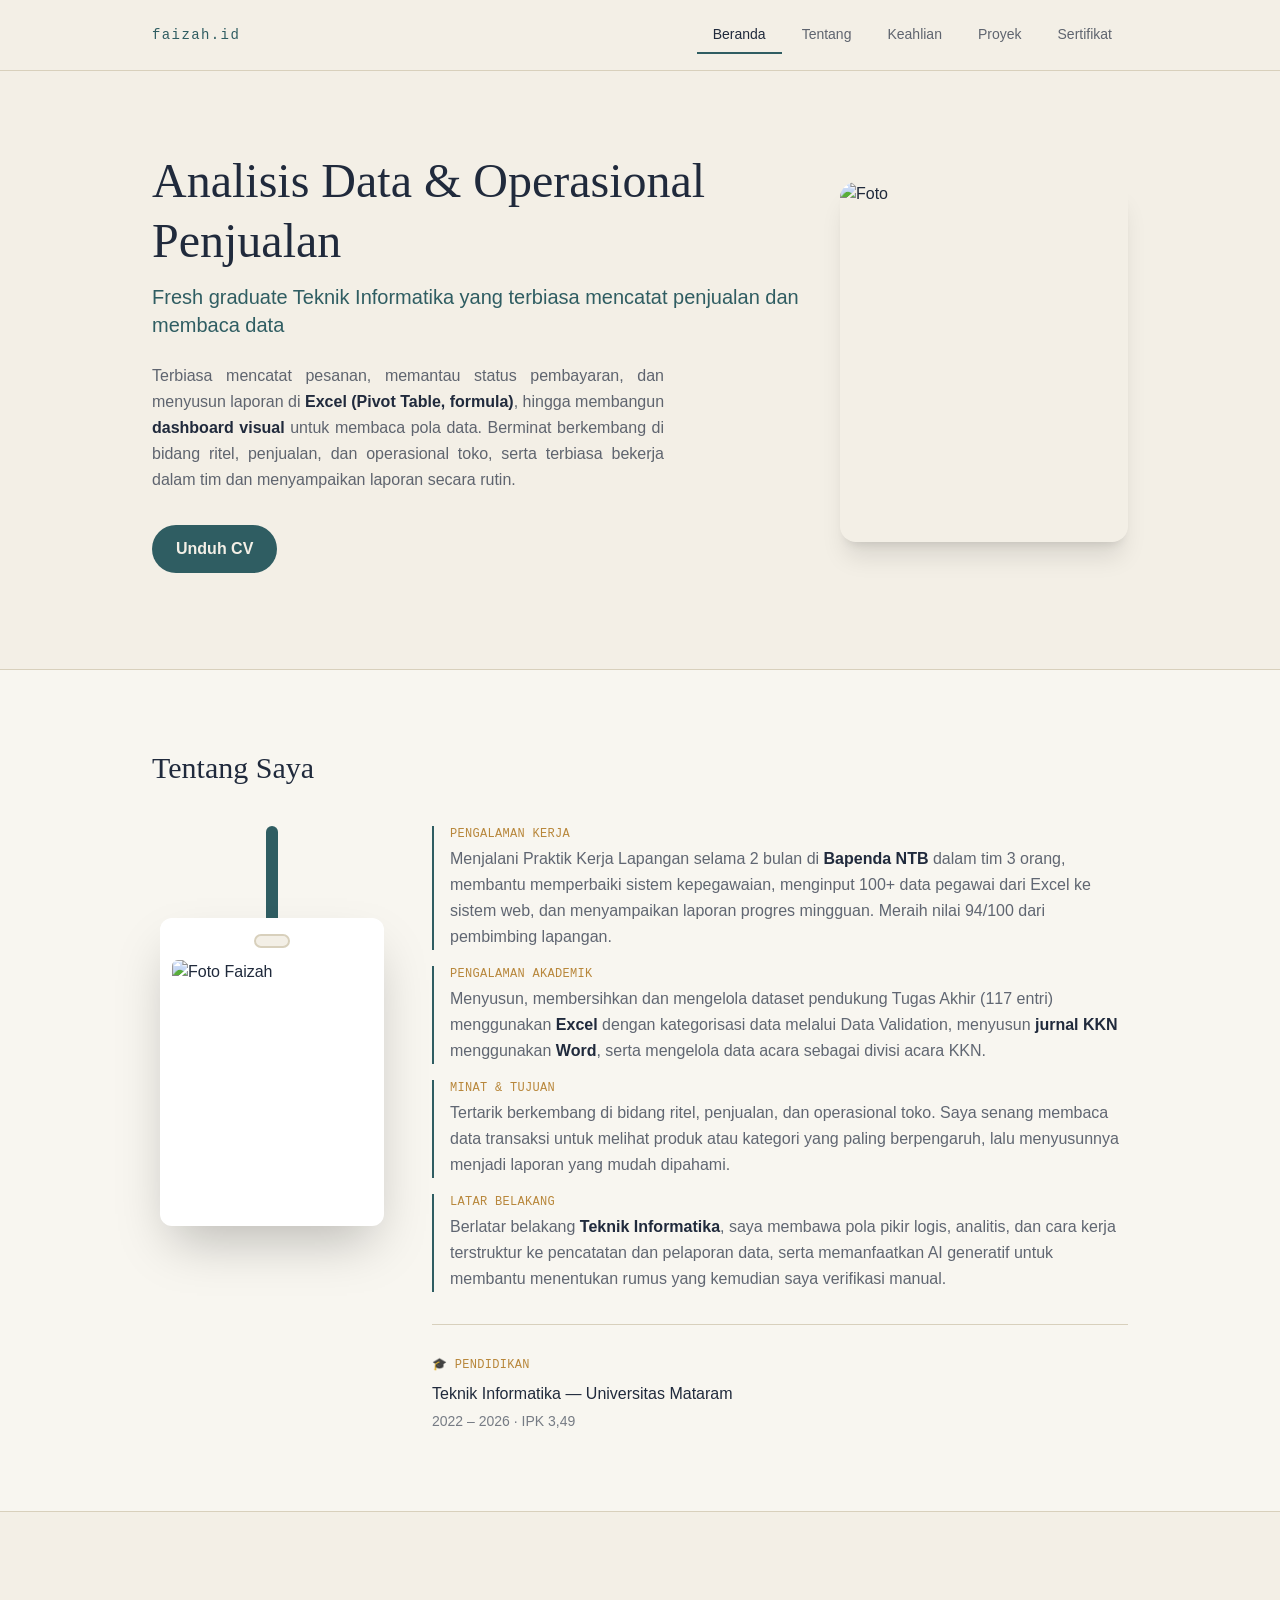
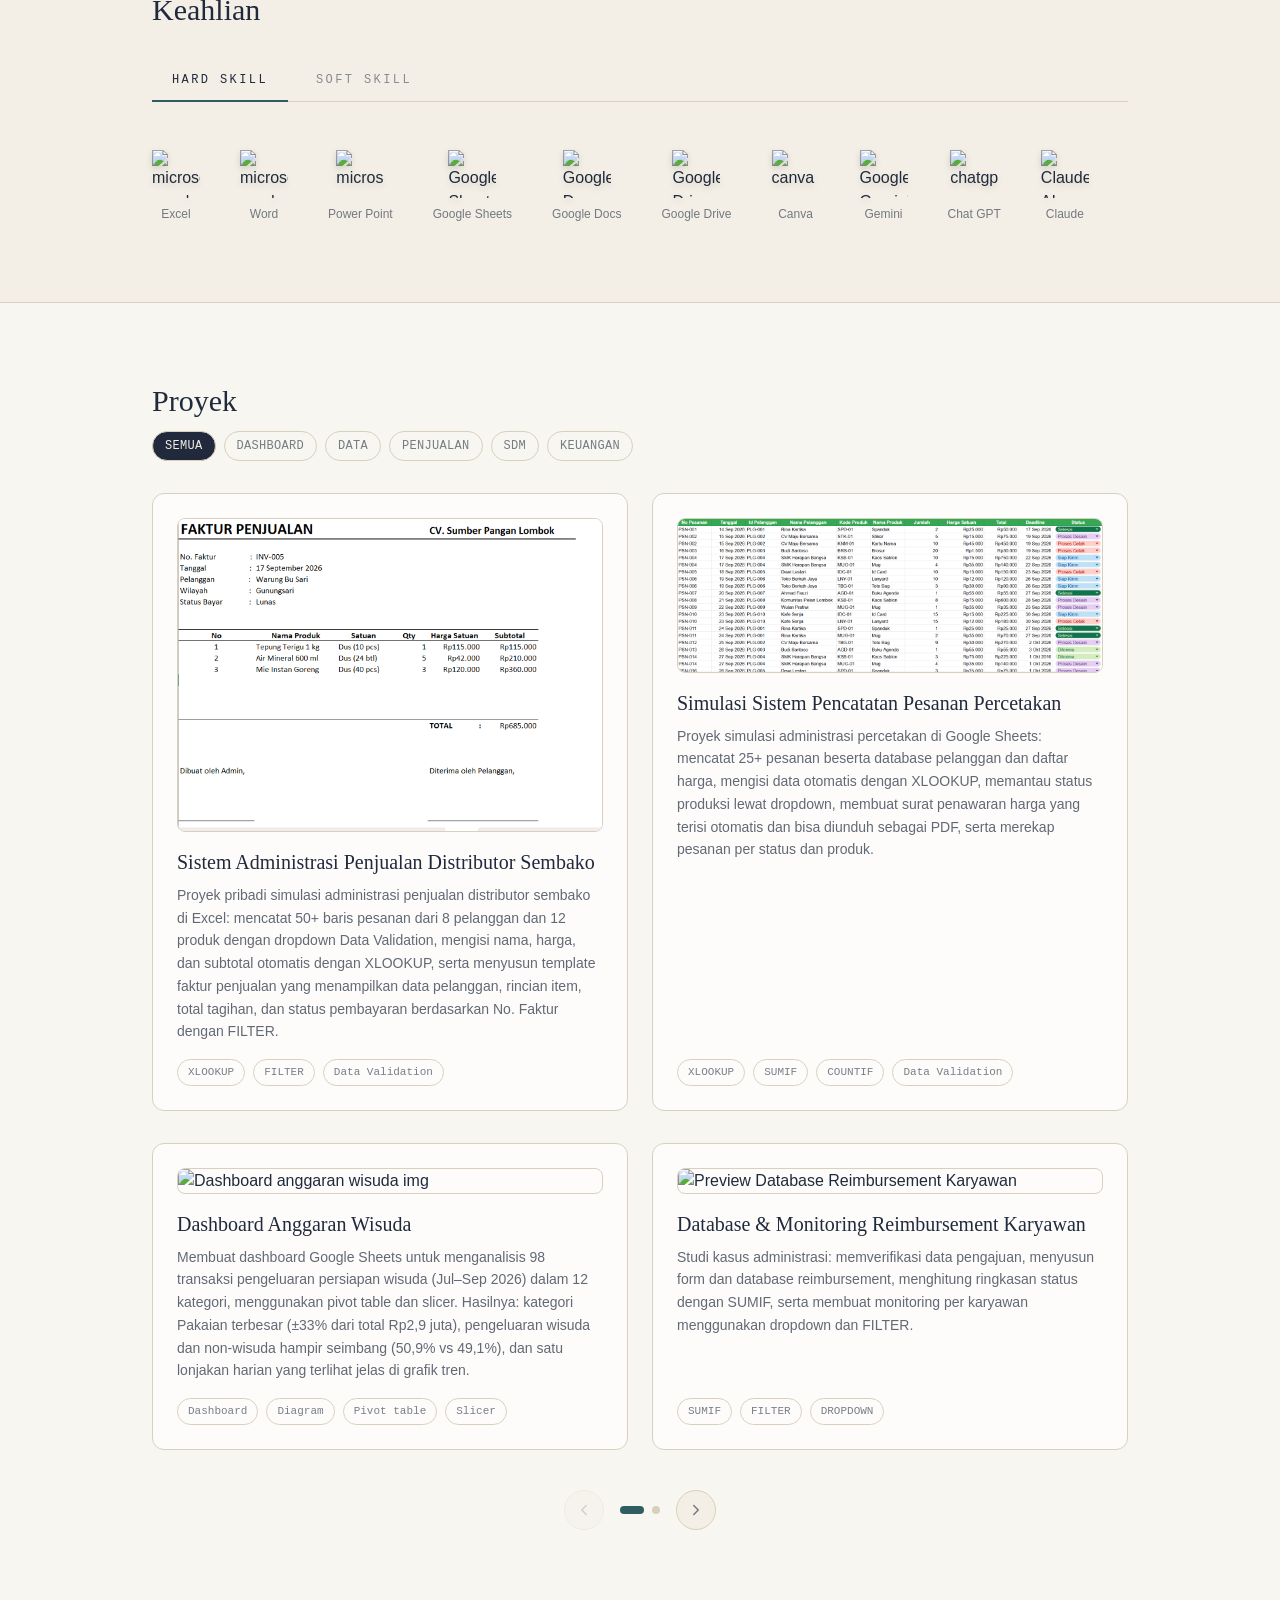
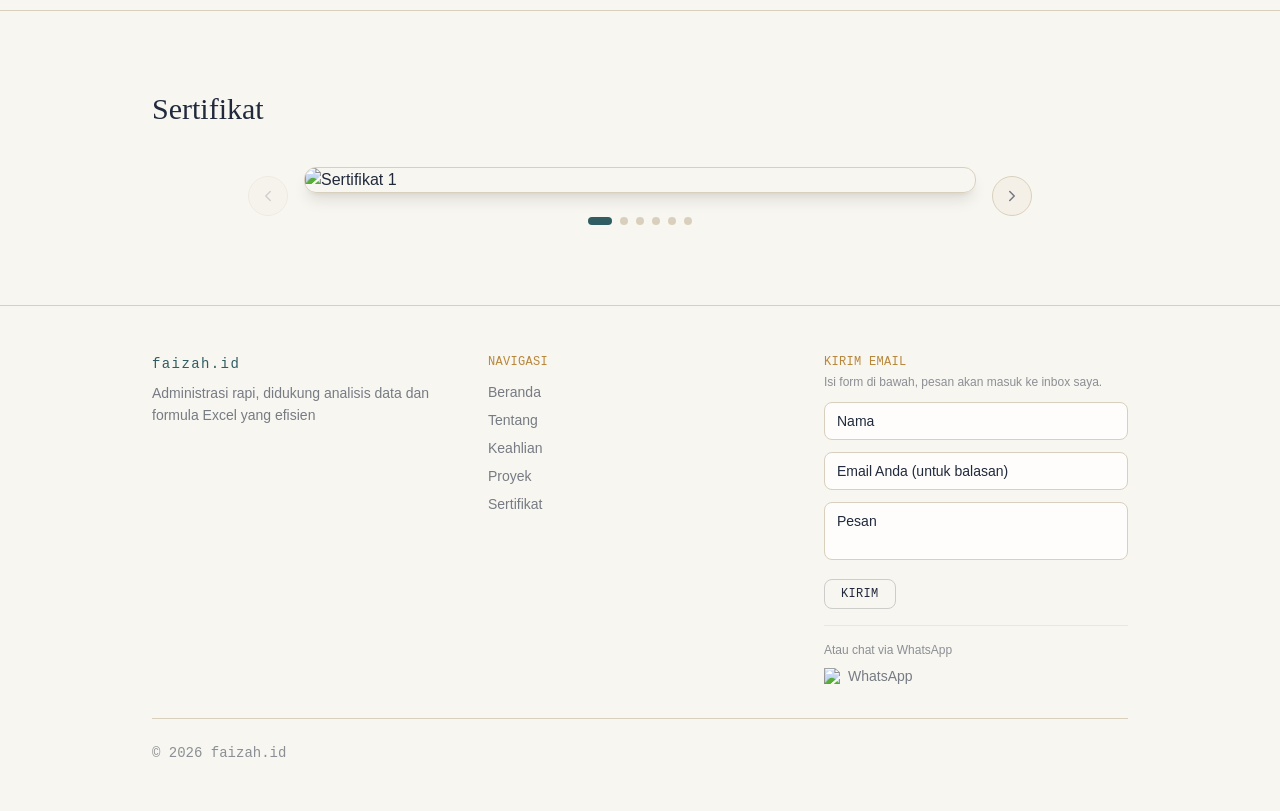
==== commit 94eea7f8: "update" ====
--- a/retail.html
+++ b/retail.html
@@ -33,7 +33,7 @@
               <strong class="text-ink font-semibold">dashboard visual</strong> untuk membaca pola data. Berminat berkembang di bidang ritel, penjualan, dan operasional toko, serta terbiasa bekerja dalam tim dan menyampaikan laporan secara
               rutin.
             </p>
-            <a href="asset/CV_Faizah_Admin.pdf" download class="inline-flex items-center gap-2 bg-folder text-paper px-6 py-3 rounded-full font-semibold hover:bg-ink transition"> Unduh CV </a>
+            <a href="asset/CV_Faizah_Retail.pdf" download class="inline-flex items-center gap-2 bg-folder text-paper px-6 py-3 rounded-full font-semibold hover:bg-ink transition"> Unduh CV </a>
           </div>
 
           <!-- Foto -->
